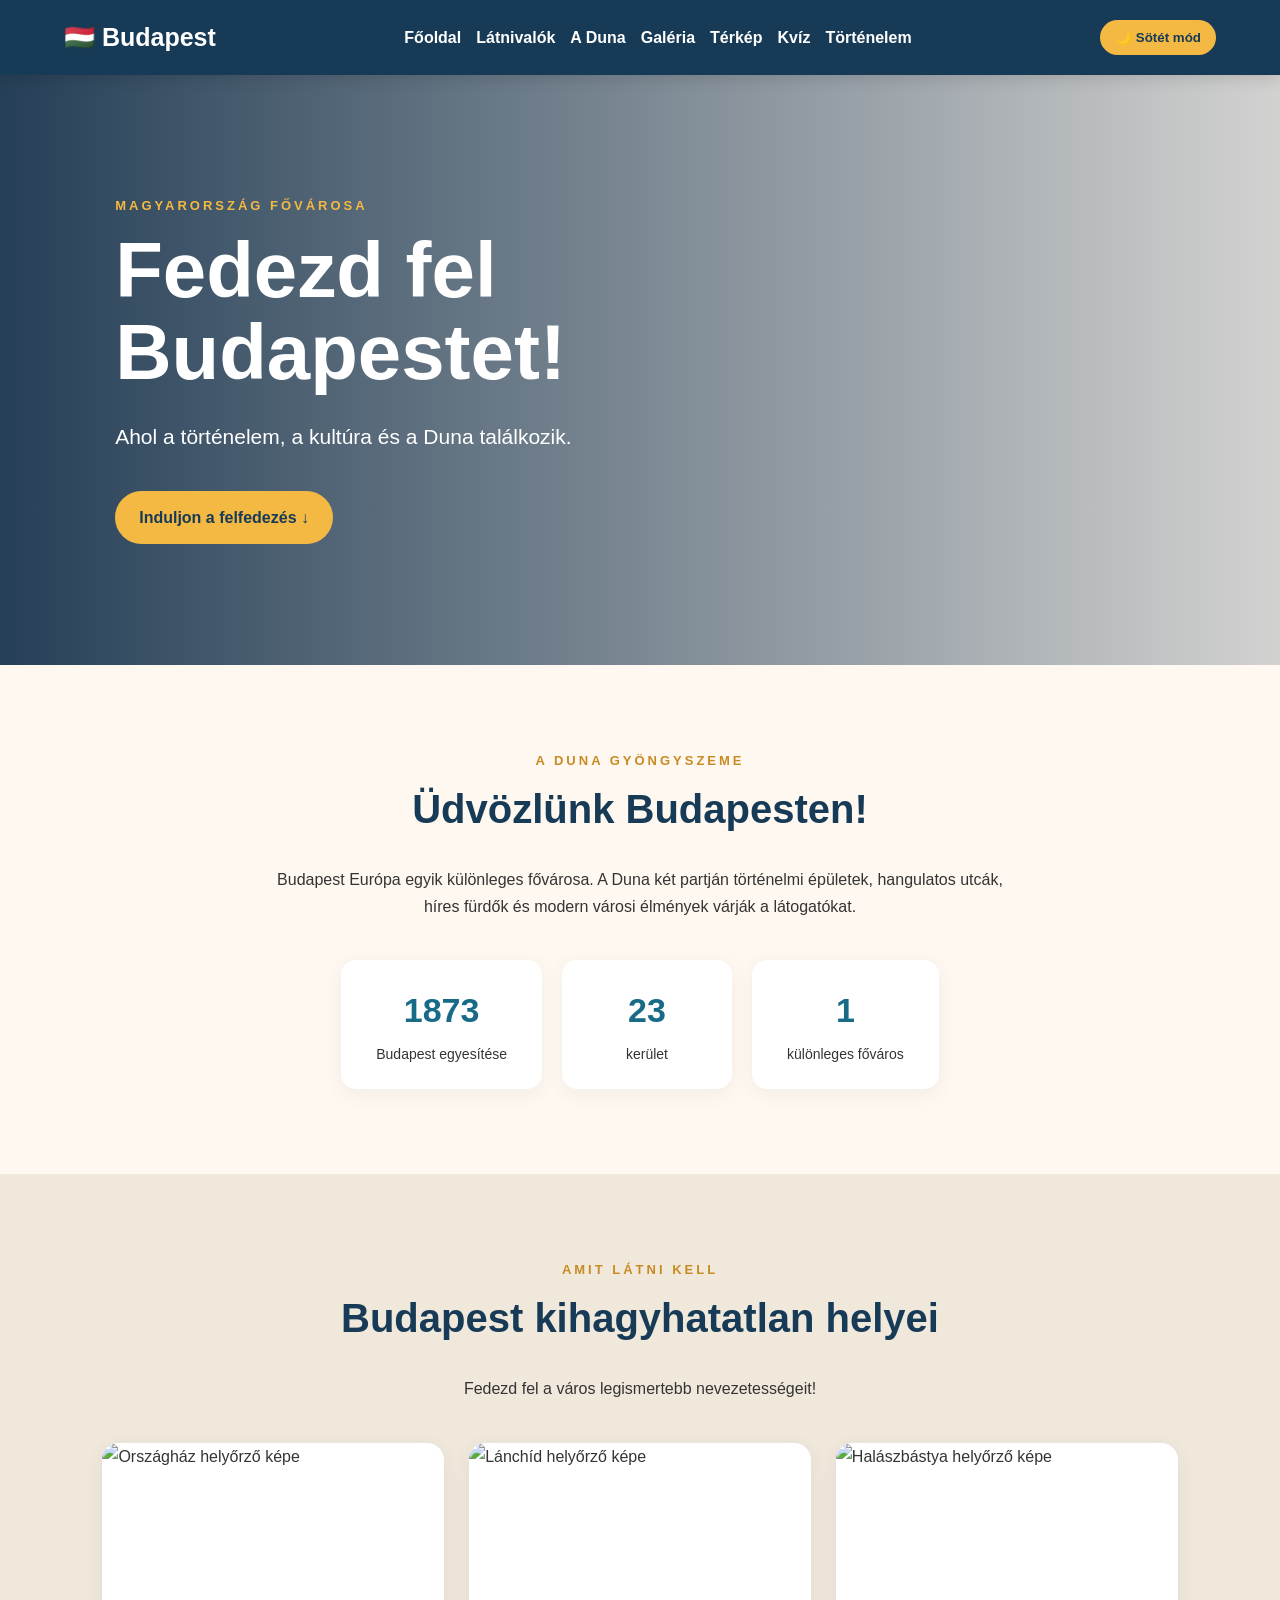
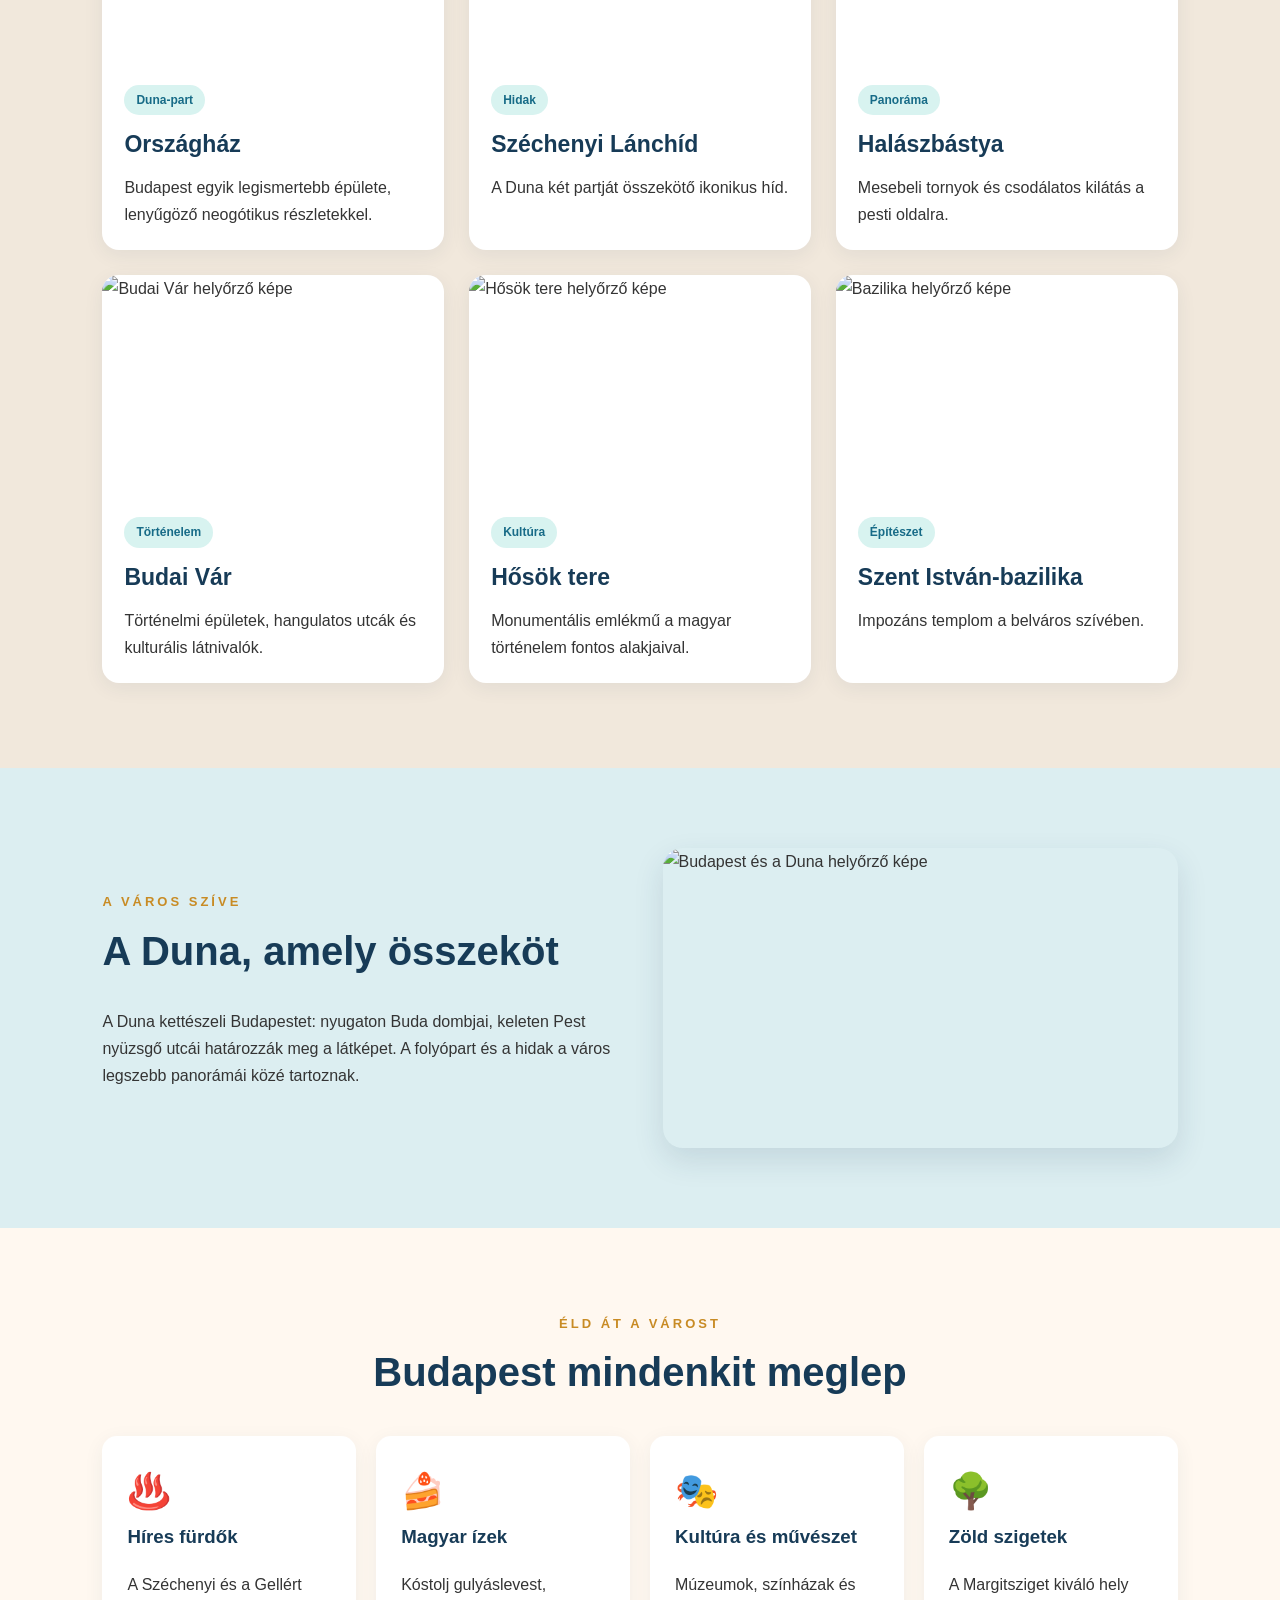
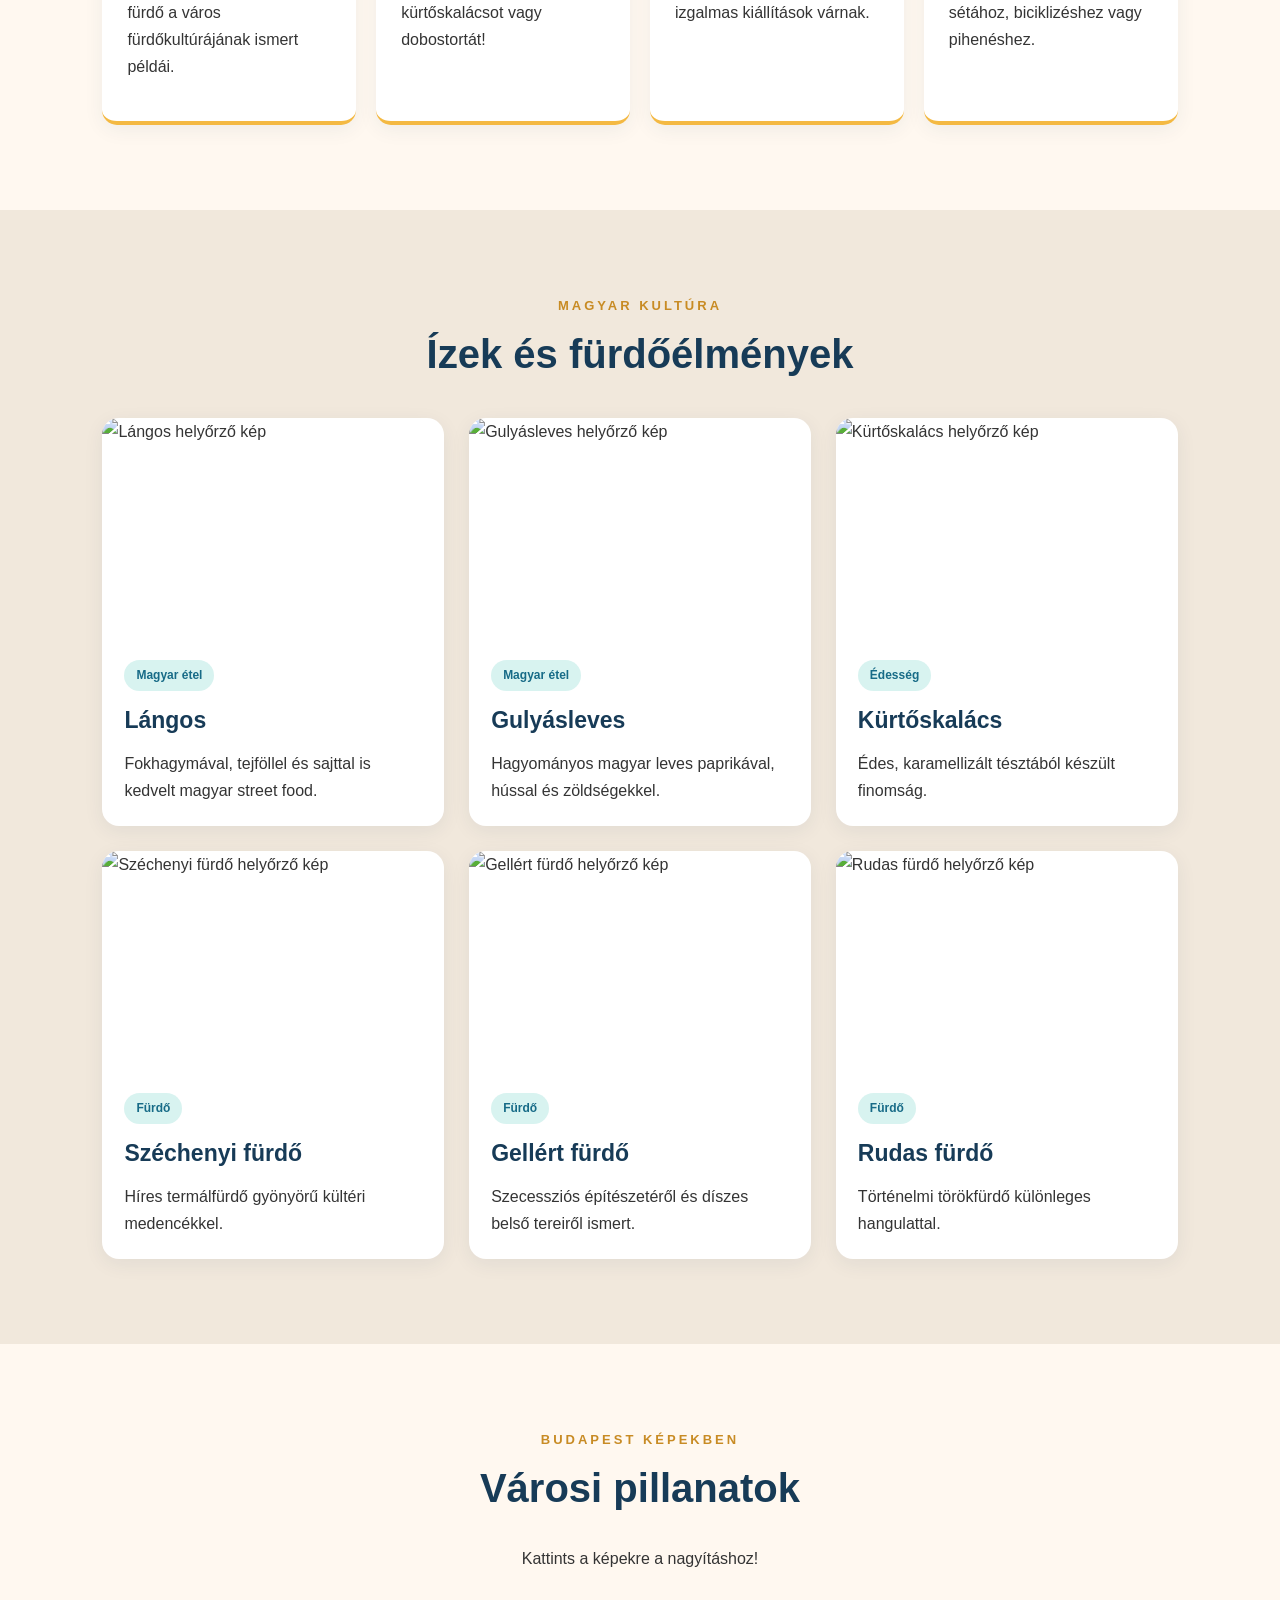
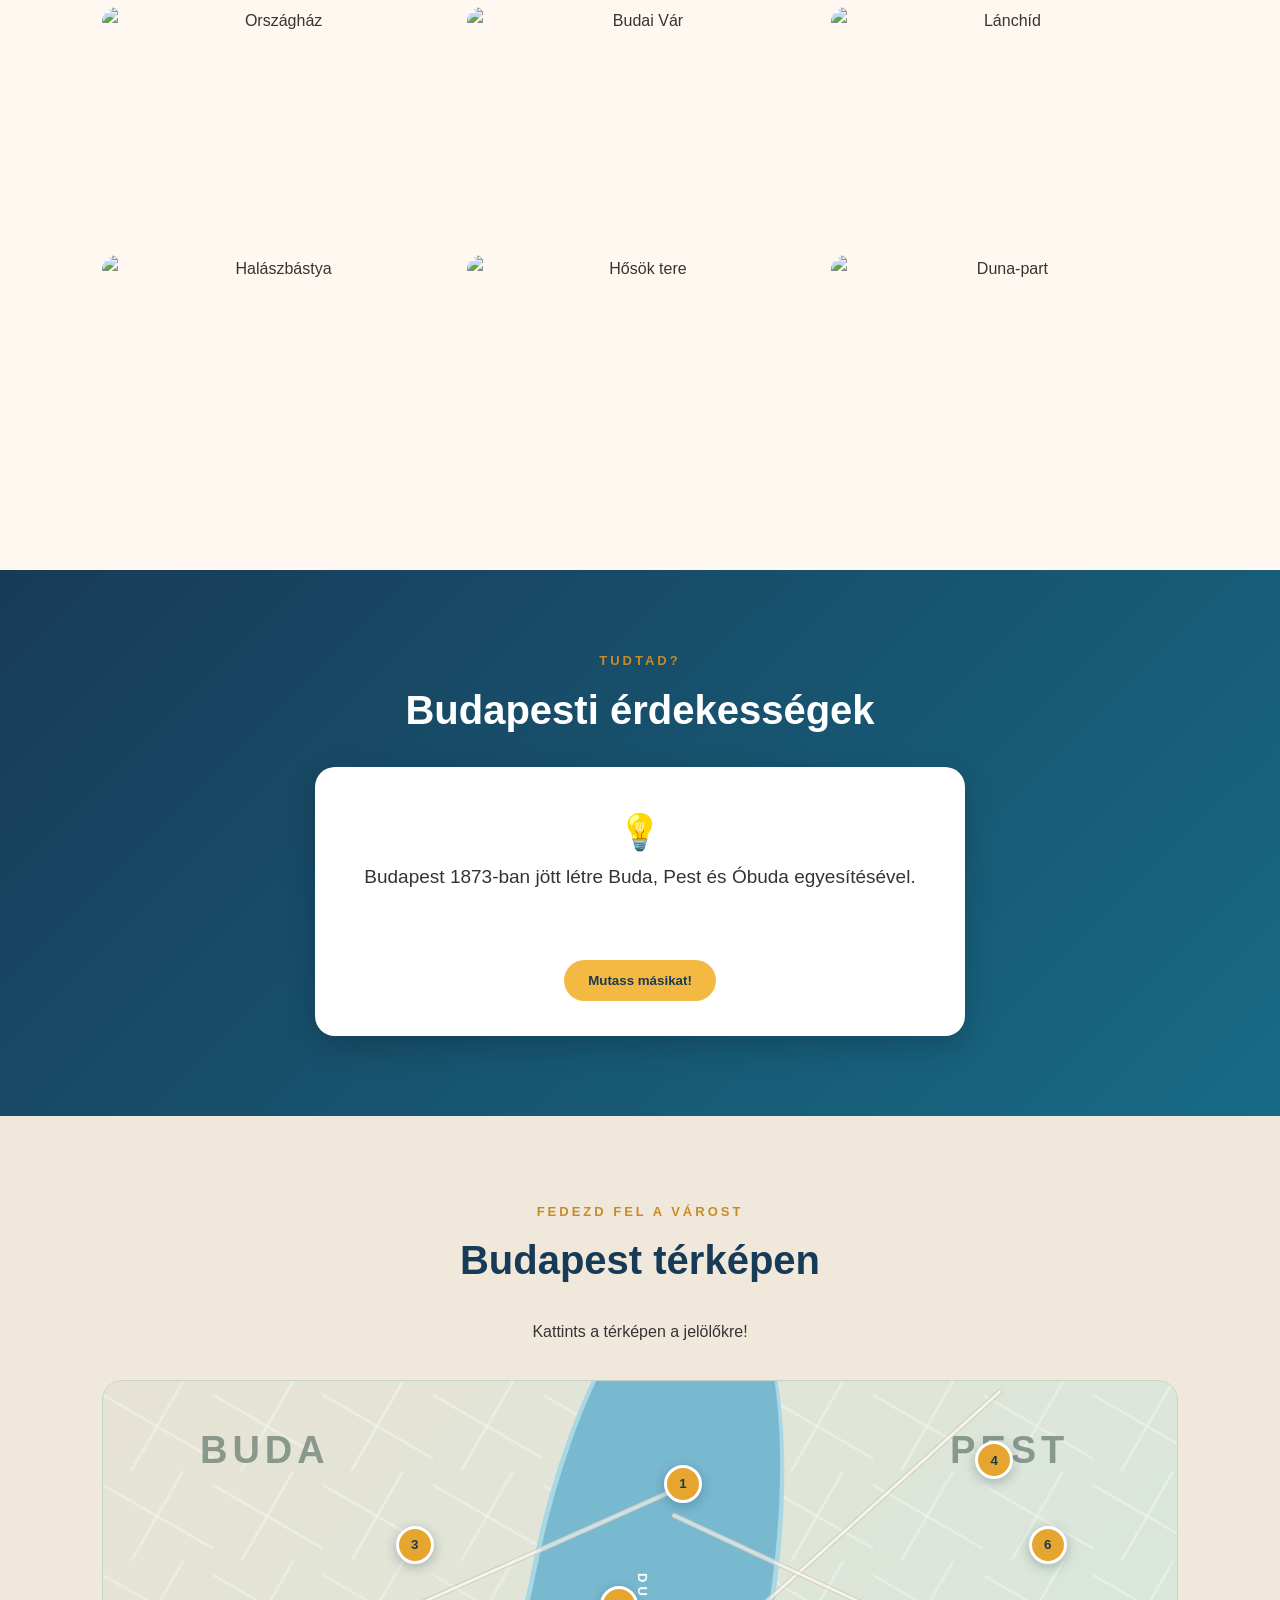
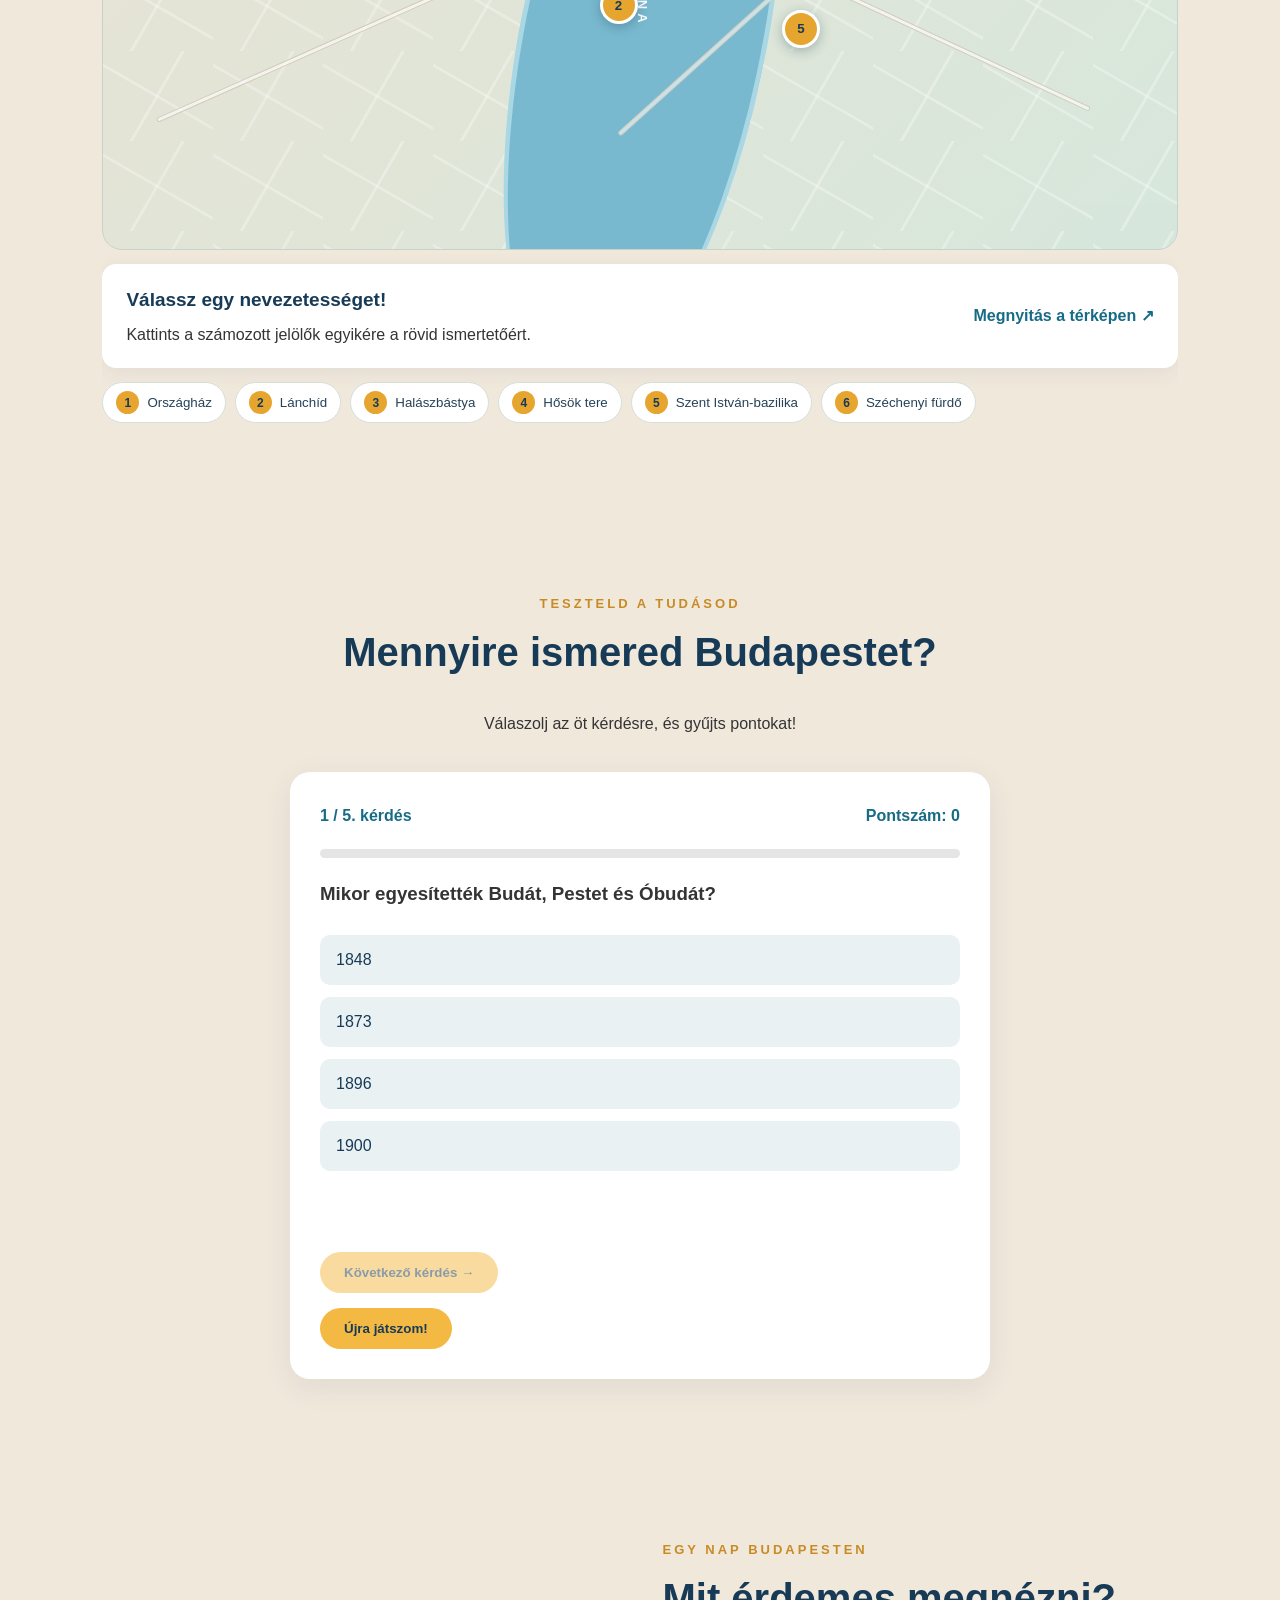
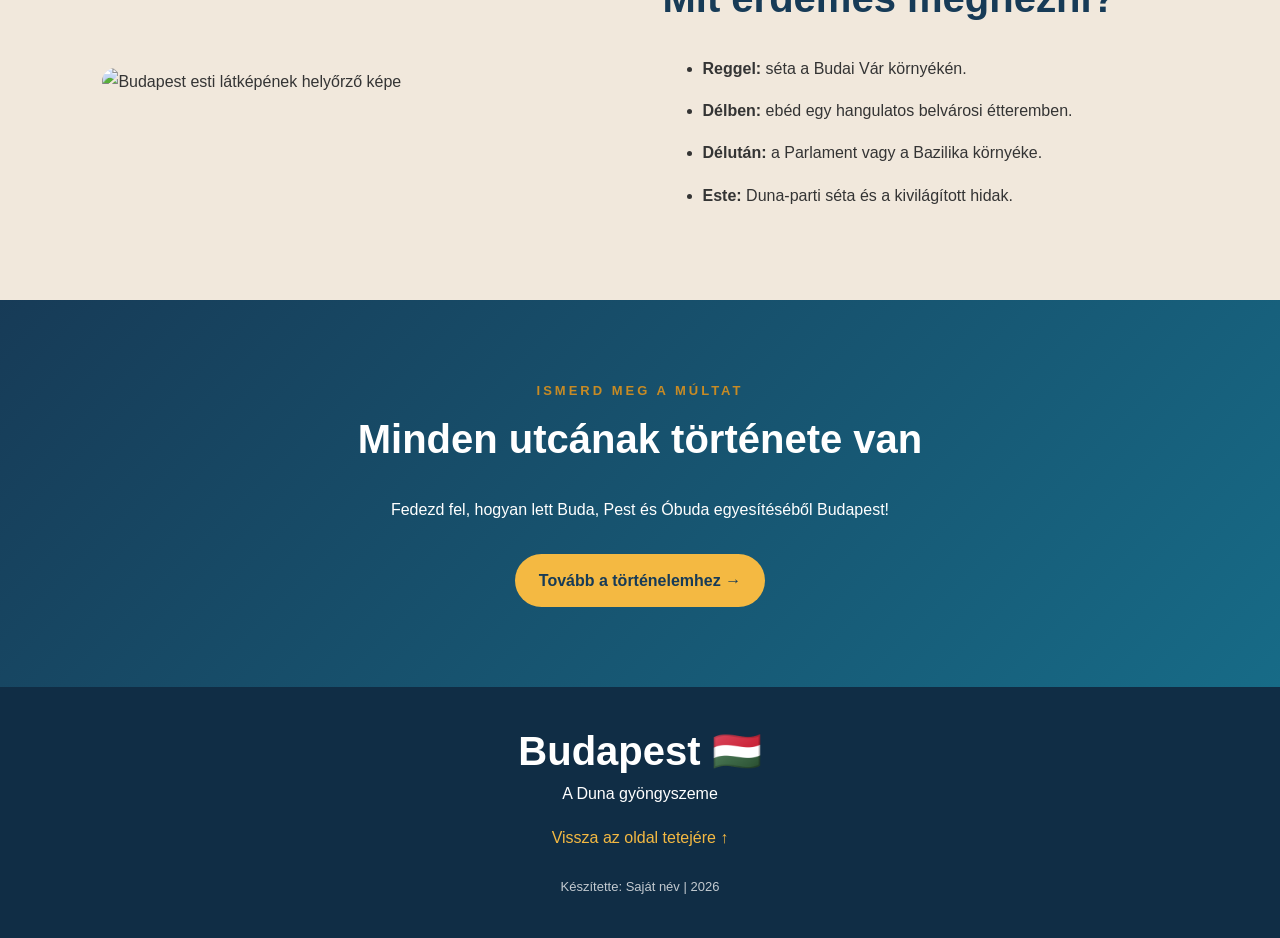
==== index.html @ da26e63d "Add files via upload" ====
<!DOCTYPE html>
<html lang="hu">
<head>
  <meta charset="UTF-8">
  <meta name="viewport" content="width=device-width, initial-scale=1.0">
  <title>Budapest – A Duna gyöngyszeme</title>
  <link rel="stylesheet" href="style.css">
  <script src="script.js" defer></script>
</head>
<body>
<header class="fejlec">
  <a class="logo" href="index.html">🇭🇺 Budapest</a>
  <nav>
    <a href="#fooldal">Főoldal</a><a href="#latnivalok">Látnivalók</a>
    <a href="#duna">A Duna</a><a href="#galeria">Galéria</a>
    <a href="#terkep">Térkép</a><a href="#kviz">Kvíz</a>
    <a href="tortenelem.html">Történelem</a>
  </nav>
  <button id="temaGomb" class="tema-gomb" type="button">🌙 Sötét mód</button>
</header>

<main>
<section class="hero" id="fooldal">
  <div class="hero-tartalom">
    <p class="felirat">MAGYARORSZÁG FŐVÁROSA</p>
    <h1>Fedezd fel<br>Budapestet!</h1>
    <p>Ahol a történelem, a kultúra és a Duna találkozik.</p>
    <a class="gomb" href="#latnivalok">Induljon a felfedezés ↓</a>
  </div>
</section>

<section class="szekcio">
  <p class="felirat">A DUNA GYÖNGYSZEME</p><h2>Üdvözlünk Budapesten!</h2>
  <p class="kozep">Budapest Európa egyik különleges fővárosa. A Duna két partján történelmi épületek, hangulatos utcák, híres fürdők és modern városi élmények várják a látogatókat.</p>
  <div class="szamok">
    <div><strong>1873</strong><span>Budapest egyesítése</span></div>
    <div><strong>23</strong><span>kerület</span></div>
    <div><strong>1</strong><span>különleges főváros</span></div>
  </div>
</section>

<section class="szekcio vilagos" id="latnivalok">
  <p class="felirat">AMIT LÁTNI KELL</p><h2>Budapest kihagyhatatlan helyei</h2>
  <p class="kozep">Fedezd fel a város legismertebb nevezetességeit!</p>
  <div class="kartya-racs">
    <article class="kartya megjelenik"><img src="https://placehold.co/600x400/244b66/ffffff?text=Orszaghaz" alt="Országház helyőrző képe"><div><span class="cimke">Duna-part</span><h3>Országház</h3><p>Budapest egyik legismertebb épülete, lenyűgöző neogótikus részletekkel.</p></div></article>
    <article class="kartya megjelenik"><img src="https://placehold.co/600x400/c18b42/ffffff?text=Lanchid" alt="Lánchíd helyőrző képe"><div><span class="cimke">Hidak</span><h3>Széchenyi Lánchíd</h3><p>A Duna két partját összekötő ikonikus híd.</p></div></article>
    <article class="kartya megjelenik"><img src="https://placehold.co/600x400/719caa/ffffff?text=Halaszbastya" alt="Halászbástya helyőrző képe"><div><span class="cimke">Panoráma</span><h3>Halászbástya</h3><p>Mesebeli tornyok és csodálatos kilátás a pesti oldalra.</p></div></article>
    <article class="kartya megjelenik"><img src="https://placehold.co/600x400/947b65/ffffff?text=Budai+Var" alt="Budai Vár helyőrző képe"><div><span class="cimke">Történelem</span><h3>Budai Vár</h3><p>Történelmi épületek, hangulatos utcák és kulturális látnivalók.</p></div></article>
    <article class="kartya megjelenik"><img src="https://placehold.co/600x400/aa765c/ffffff?text=Hosok+tere" alt="Hősök tere helyőrző képe"><div><span class="cimke">Kultúra</span><h3>Hősök tere</h3><p>Monumentális emlékmű a magyar történelem fontos alakjaival.</p></div></article>
    <article class="kartya megjelenik"><img src="https://placehold.co/600x400/7d9d8b/ffffff?text=Bazilika" alt="Bazilika helyőrző képe"><div><span class="cimke">Építészet</span><h3>Szent István-bazilika</h3><p>Impozáns templom a belváros szívében.</p></div></article>
  </div>
</section>

<section class="duna-szekcio" id="duna">
  <div class="megjelenik"><p class="felirat">A VÁROS SZÍVE</p><h2>A Duna, amely összeköt</h2><p>A Duna kettészeli Budapestet: nyugaton Buda dombjai, keleten Pest nyüzsgő utcái határozzák meg a látképet. A folyópart és a hidak a város legszebb panorámái közé tartoznak.</p></div>
  <img class="duna-kep megjelenik" src="https://placehold.co/900x600/376b87/ffffff?text=Budapest+es+a+Duna" alt="Budapest és a Duna helyőrző képe">
</section>

<section class="szekcio">
  <p class="felirat">ÉLD ÁT A VÁROST</p><h2>Budapest mindenkit meglep</h2>
  <div class="elmeny-racs">
    <article class="elmeny megjelenik"><span>♨️</span><h3>Híres fürdők</h3><p>A Széchenyi és a Gellért fürdő a város fürdőkultúrájának ismert példái.</p></article>
    <article class="elmeny megjelenik"><span>🍰</span><h3>Magyar ízek</h3><p>Kóstolj gulyáslevest, kürtőskalácsot vagy dobostortát!</p></article>
    <article class="elmeny megjelenik"><span>🎭</span><h3>Kultúra és művészet</h3><p>Múzeumok, színházak és izgalmas kiállítások várnak.</p></article>
    <article class="elmeny megjelenik"><span>🌳</span><h3>Zöld szigetek</h3><p>A Margitsziget kiváló hely sétához, biciklizéshez vagy pihenéshez.</p></article>
  </div>
</section>

<section class="szekcio vilagos">
  <p class="felirat">MAGYAR KULTÚRA</p><h2>Ízek és fürdőélmények</h2>
  <div class="kartya-racs">
    <article class="kartya megjelenik"><img src="https://placehold.co/600x400/bb7944/ffffff?text=Langos" alt="Lángos helyőrző kép"><div><span class="cimke">Magyar étel</span><h3>Lángos</h3><p>Fokhagymával, tejföllel és sajttal is kedvelt magyar street food.</p></div></article>
    <article class="kartya megjelenik"><img src="https://placehold.co/600x400/9b5c37/ffffff?text=Gulyasleves" alt="Gulyásleves helyőrző kép"><div><span class="cimke">Magyar étel</span><h3>Gulyásleves</h3><p>Hagyományos magyar leves paprikával, hússal és zöldségekkel.</p></div></article>
    <article class="kartya megjelenik"><img src="https://placehold.co/600x400/cb8c52/ffffff?text=Kurtoskalacs" alt="Kürtőskalács helyőrző kép"><div><span class="cimke">Édesség</span><h3>Kürtőskalács</h3><p>Édes, karamellizált tésztából készült finomság.</p></div></article>
    <article class="kartya megjelenik"><img src="https://placehold.co/600x400/377d9b/ffffff?text=Szechenyi+furdo" alt="Széchenyi fürdő helyőrző kép"><div><span class="cimke">Fürdő</span><h3>Széchenyi fürdő</h3><p>Híres termálfürdő gyönyörű kültéri medencékkel.</p></div></article>
    <article class="kartya megjelenik"><img src="https://placehold.co/600x400/8d9caa/ffffff?text=Gellert+furdo" alt="Gellért fürdő helyőrző kép"><div><span class="cimke">Fürdő</span><h3>Gellért fürdő</h3><p>Szecessziós építészetéről és díszes belső tereiről ismert.</p></div></article>
    <article class="kartya megjelenik"><img src="https://placehold.co/600x400/568d91/ffffff?text=Rudas+furdo" alt="Rudas fürdő helyőrző kép"><div><span class="cimke">Fürdő</span><h3>Rudas fürdő</h3><p>Történelmi törökfürdő különleges hangulattal.</p></div></article>
  </div>
</section>

<section class="szekcio" id="galeria">
  <p class="felirat">BUDAPEST KÉPEKBEN</p><h2>Városi pillanatok</h2><p class="kozep">Kattints a képekre a nagyításhoz!</p>
  <div class="galeria">
    <img src="https://placehold.co/600x400/315e78/ffffff?text=Parlament" alt="Országház" data-gallery>
    <img src="https://placehold.co/600x400/947b65/ffffff?text=Budai+Var" alt="Budai Vár" data-gallery>
    <img src="https://placehold.co/600x400/c18b42/ffffff?text=Lanchid" alt="Lánchíd" data-gallery>
    <img src="https://placehold.co/600x400/719caa/ffffff?text=Halaszbastya" alt="Halászbástya" data-gallery>
    <img src="https://placehold.co/600x400/aa765c/ffffff?text=Hosok+tere" alt="Hősök tere" data-gallery>
    <img src="https://placehold.co/600x400/376b87/ffffff?text=Duna" alt="Duna-part" data-gallery>
  </div>
</section>

<div id="kepNagyito" class="kep-nagyito" aria-hidden="true">
  <button class="bezar" type="button" aria-label="Bezárás">&times;</button><img id="nagyKep" src="" alt=""><p id="kepFelirat"></p>
</div>

<section class="erdekesseg-szekcio">
  <p class="felirat">TUDTAD?</p><h2>Budapesti érdekességek</h2>
  <div class="erdekesseg-doboz"><span>💡</span><p id="erdekessegSzoveg">Budapest 1873-ban jött létre Buda, Pest és Óbuda egyesítésével.</p><button class="gomb" id="erdekessegGomb" type="button">Mutass másikat!</button></div>
</section>

<section class="szekcio vilagos" id="terkep">
  <p class="felirat">FEDEZD FEL A VÁROST</p><h2>Budapest térképen</h2><p class="kozep">Kattints a térképen a jelölőkre!</p>
  <div id="budapestTerkepe"></div>
</section>

<section class="szekcio vilagos" id="kviz">
  <p class="felirat">TESZTELD A TUDÁSOD</p><h2>Mennyire ismered Budapestet?</h2><p class="kozep">Válaszolj az öt kérdésre, és gyűjts pontokat!</p>
  <div class="kviz-doboz">
    <div class="kviz-fejlec"><span id="kerdesSzam">1 / 5. kérdés</span><span id="pontszam">Pontszám: 0</span></div>
    <div class="haladas"><div id="haladasCsik"></div></div>
    <h3 id="kerdes"></h3><div id="valaszok"></div><p id="visszajelzes" aria-live="polite"></p>
    <button id="kovetkezoGomb" class="gomb" type="button">Következő kérdés →</button>
    <div id="kvizEredmeny"></div><button id="ujrakezdesGomb" class="gomb" type="button" hidden>Újra játszom!</button>
  </div>
</section>

<section class="program-szekcio">
  <img src="https://placehold.co/700x500/9a745d/ffffff?text=Budapest+esti+fenyek" alt="Budapest esti látképének helyőrző képe" class="program-kep megjelenik">
  <div class="megjelenik"><p class="felirat">EGY NAP BUDAPESTEN</p><h2>Mit érdemes megnézni?</h2>
    <ul><li><b>Reggel:</b> séta a Budai Vár környékén.</li><li><b>Délben:</b> ebéd egy hangulatos belvárosi étteremben.</li><li><b>Délután:</b> a Parlament vagy a Bazilika környéke.</li><li><b>Este:</b> Duna-parti séta és a kivilágított hidak.</li></ul>
  </div>
</section>
<section class="tortenelmi-banner"><p class="felirat">ISMERD MEG A MÚLTAT</p><h2>Minden utcának története van</h2><p>Fedezd fel, hogyan lett Buda, Pest és Óbuda egyesítéséből Budapest!</p><a class="gomb" href="tortenelem.html">Tovább a történelemhez →</a></section>
</main>
<footer><h2>Budapest 🇭🇺</h2><p>A Duna gyöngyszeme</p><a href="#fooldal">Vissza az oldal tetejére ↑</a><p class="apro">Készítette: Saját név | 2026</p></footer>
</body>
</html>
---- style.css ----
*{box-sizing:border-box;scroll-behavior:smooth}
:root{--kek:#173b57;--turkiz:#176b87;--arany:#f4b942;--szoveg:#343434}
body{margin:0;font-family:Arial,sans-serif;background:#fff8f0;color:var(--szoveg);line-height:1.7;transition:background .3s,color .3s}
img{max-width:100%;display:block}h1,h2,h3,p{margin-top:0}h2{color:var(--kek);font-size:clamp(28px,4vw,40px);line-height:1.2}
.fejlec{background:var(--kek);color:white;display:flex;align-items:center;justify-content:space-between;gap:20px;padding:16px 5%;position:sticky;top:0;z-index:100;box-shadow:0 3px 15px #0002}
.logo{color:white;font-size:25px;font-weight:bold;text-decoration:none;white-space:nowrap}
nav{display:flex;flex-wrap:wrap;gap:15px;justify-content:center}nav a{color:white;text-decoration:none;font-weight:bold}nav a:hover{color:var(--arany)}
.tema-gomb{background:var(--arany);color:var(--kek);border:0;border-radius:25px;padding:10px 15px;font-weight:bold;cursor:pointer;white-space:nowrap}
.hero{min-height:590px;display:flex;align-items:center;padding:70px 9%;color:white;background:linear-gradient(90deg,#102d48e8,#102d4830),url('https://placehold.co/1800x900/315e78/ffffff?text=Budapest+panorama') center/cover}
.hero-tartalom{max-width:650px}.hero h1{font-size:clamp(48px,7vw,78px);line-height:1.05;margin-bottom:25px}.hero-tartalom>p:not(.felirat){font-size:21px}
.felirat{color:#c88b24;font-weight:bold;letter-spacing:3px;font-size:13px}.hero .felirat{color:var(--arany)}
.gomb{display:inline-block;margin-top:15px;padding:13px 24px;border:0;border-radius:30px;background:var(--arany);color:var(--kek);text-decoration:none;font-weight:bold;cursor:pointer;transition:transform .25s,background .25s}.gomb:hover{background:#fff;transform:translateY(-3px)}.gomb:disabled{opacity:.5;cursor:not-allowed;transform:none}
.szekcio{padding:85px 8%;text-align:center}.kozep{max-width:760px;margin:20px auto}.vilagos{background:#f1e8dc}
.szamok{display:flex;justify-content:center;gap:20px;flex-wrap:wrap;margin-top:40px}.szamok>div{background:white;padding:22px 35px;border-radius:15px;box-shadow:0 5px 20px #173b5710;min-width:170px}.szamok strong{display:block;color:var(--turkiz);font-size:34px}.szamok span{font-size:14px}
.kartya-racs{display:grid;grid-template-columns:repeat(3,minmax(0,1fr));gap:25px;margin-top:40px;text-align:left}.kartya{background:white;border-radius:17px;overflow:hidden;box-shadow:0 5px 20px #173b5712;transition:transform .35s,box-shadow .35s}.kartya:hover{transform:translateY(-8px);box-shadow:0 15px 30px #173b5725}.kartya img{width:100%;height:220px;object-fit:cover;transition:transform .5s}.kartya:hover img{transform:scale(1.04)}.kartya>div{padding:22px}.kartya h3{color:var(--kek);font-size:23px;margin:10px 0}.kartya p{margin-bottom:0}.cimke{display:inline-block;background:#d8f3f0;color:var(--turkiz);border-radius:20px;padding:5px 12px;font-size:12px;font-weight:bold}
.duna-szekcio{background:#dceef1;display:grid;grid-template-columns:1fr 1fr;gap:45px;align-items:center;padding:80px 8%}.duna-kep{width:100%;min-height:300px;object-fit:cover;border-radius:20px;box-shadow:0 12px 30px #173b5720}
.elmeny-racs{display:grid;grid-template-columns:repeat(4,minmax(0,1fr));gap:20px;margin-top:40px;text-align:left}.elmeny{padding:25px;background:white;border-radius:15px;border-bottom:4px solid var(--arany);box-shadow:0 5px 20px #173b5710;transition:transform .3s}.elmeny:hover{transform:translateY(-6px)}.elmeny span{font-size:35px}.elmeny h3{color:var(--kek)}
.galeria{display:grid;grid-template-columns:repeat(3,1fr);gap:18px;margin-top:35px}.galeria img{width:100%;height:230px;object-fit:cover;border-radius:15px;cursor:pointer;transition:transform .3s,filter .3s}.galeria img:hover{transform:scale(1.04);filter:brightness(.8)}
.kep-nagyito{display:none;position:fixed;inset:0;background:#000e;z-index:2000;justify-content:center;align-items:center;flex-direction:column;padding:30px}.kep-nagyito.aktiv{display:flex}.kep-nagyito img{max-width:90%;max-height:80vh;border-radius:15px;object-fit:contain}.kep-nagyito p{color:white;margin-top:15px}.bezar{color:white;background:transparent;border:0;font-size:45px;position:absolute;right:30px;top:10px;cursor:pointer}
.erdekesseg-szekcio{ text-align:center;padding:80px 20px;background:linear-gradient(135deg,#173b57,#176b87);color:white}.erdekesseg-szekcio h2{color:white}.erdekesseg-doboz{background:white;color:#343434;max-width:650px;margin:30px auto 0;padding:35px;border-radius:20px;box-shadow:0 10px 30px #0003}.erdekesseg-doboz>span{font-size:35px}.erdekesseg-doboz p{font-size:19px;min-height:65px}
#budapestTerkepe{height:470px;width:100%;border-radius:18px;overflow:hidden;margin-top:35px;z-index:1}
.kviz-doboz{background:white;color:#343434;max-width:700px;margin:35px auto 0;padding:30px;border-radius:20px;box-shadow:0 8px 30px #173b5715;text-align:left}.kviz-fejlec{display:flex;justify-content:space-between;gap:10px;font-weight:bold;color:var(--turkiz)}.haladas{height:9px;background:#e5e5e5;border-radius:20px;margin:20px 0;overflow:hidden}#haladasCsik{height:100%;width:0;background:var(--arany);transition:width .4s}#valaszok{display:grid;gap:12px;margin:25px 0}.valasz-gomb{background:#eaf1f3;color:#173b57;padding:14px;border:2px solid transparent;border-radius:10px;cursor:pointer;text-align:left;font-size:16px}.valasz-gomb:hover:not(:disabled){border-color:var(--turkiz)}.valasz-gomb:disabled{cursor:default}.valasz-gomb.helyes{background:#d5f1dc;border-color:#26934c}.valasz-gomb.hibas{background:#f8dada;border-color:#d94b4b}#visszajelzes{font-weight:bold;min-height:25px}
.program-szekcio{background:#f1e8dc;padding:75px 8%;display:grid;grid-template-columns:1fr 1fr;gap:45px;align-items:center}.program-kep{width:100%;border-radius:20px}.program-szekcio li{margin:15px 0}
.tortenelmi-banner{padding:80px 20px;text-align:center;background:linear-gradient(135deg,var(--kek),var(--turkiz));color:white}.tortenelmi-banner h2{color:white}
footer{background:#102d45;color:white;text-align:center;padding:40px 20px}footer h2{color:white;margin-bottom:5px}footer a{color:var(--arany);text-decoration:none}.apro{margin:25px 0 0;font-size:13px;opacity:.75}
.megjelenik{opacity:0;transform:translateY(35px);transition:opacity .8s ease,transform .8s ease}.megjelenik.latszik{opacity:1;transform:translateY(0)}
/* Történelem aloldal */.tortenelmi-hero{padding:90px 20px;text-align:center;color:white;background:linear-gradient(#173b57aa,#173b57aa),url('https://placehold.co/1600x650/8b7865/ffffff?text=Regi+Budapest') center/cover}.tortenelmi-hero h1{font-size:clamp(38px,6vw,65px);margin-bottom:10px}.idovonal{max-width:900px;margin:auto;padding:50px 25px}.esemeny{background:white;border-left:5px solid var(--arany);border-radius:12px;padding:25px;margin:25px 0;box-shadow:0 5px 20px #173b5710}.evszam{color:#c88b24;font-weight:bold;font-size:23px}.vissza{display:inline-block;margin-top:20px;color:var(--arany);font-weight:bold}
body.sotet{background:#172b3b;color:#eee}body.sotet .szekcio,body.sotet .vilagos{background:#172b3b}body.sotet .kartya,body.sotet .szamok>div,body.sotet .elmeny,body.sotet .esemeny,body.sotet .kviz-doboz{background:#254258;color:white}body.sotet h2,body.sotet .kartya h3,body.sotet .elmeny h3{color:#f4c76b}body.sotet .program-szekcio,body.sotet .duna-szekcio{background:#20394c}body.sotet .erdekesseg-doboz{background:#254258;color:white}
@media(max-width:900px){.fejlec{flex-direction:column}.kartya-racs{grid-template-columns:repeat(2,minmax(0,1fr))}.elmeny-racs{grid-template-columns:repeat(2,minmax(0,1fr))}.duna-szekcio,.program-szekcio{grid-template-columns:1fr}}
@media(max-width:600px){.hero{min-height:470px;padding:50px 7%}.szekcio{padding:55px 6%}.kartya-racs,.elmeny-racs{grid-template-columns:1fr}.galeria{grid-template-columns:repeat(2,1fr)}.galeria img{height:160px}.fejlec{padding:15px}nav{gap:10px 15px}nav a{font-size:14px}.duna-szekcio,.program-szekcio{padding:50px 6%}.kviz-doboz{padding:20px}#budapestTerkepe{height:350px}}
@media(max-width:420px){.galeria{grid-template-columns:1fr}}
@media(prefers-reduced-motion:reduce){*,*::before,*::after{scroll-behavior:auto!important;transition-duration:.01ms!important}.megjelenik{opacity:1;transform:none}}

/* Külső térképcsempék nélküli, kattintható Budapest-áttekintő */
#budapestTerkepe{height:auto;min-height:0;width:100%;margin:35px auto 0;z-index:1;text-align:left}
.terkep-rajz{height:470px;position:relative;overflow:hidden;border-radius:20px;background:linear-gradient(135deg,#e7e3d4,#d7e7dc);border:1px solid #c5d4c8;isolation:isolate}
.terkep-rajz:before{content:"";position:absolute;inset:0;background-image:linear-gradient(30deg,transparent 48%,#ffffff65 49%,#ffffff65 50%,transparent 51%),linear-gradient(120deg,transparent 48%,#ffffff65 49%,#ffffff65 50%,transparent 51%);background-size:110px 90px;opacity:.8}
.terkep-duna{position:absolute;z-index:1;left:39%;top:-25%;width:23%;height:155%;background:#79b9cf;transform:rotate(12deg);border-left:5px solid #a9d7e4;border-right:5px solid #a9d7e4;border-radius:45% 55% 48% 52%}
.terkep-duna span{position:absolute;top:45%;left:35%;color:#fff;font-size:13px;font-weight:bold;letter-spacing:4px;transform:rotate(78deg)}
.terkep-felirat{position:absolute;z-index:2;top:8%;font-weight:bold;letter-spacing:5px;color:#72877b;font-size:clamp(22px,4vw,38px);opacity:.8}.buda-felirat{left:9%}.pest-felirat{right:10%}
.terkep-ut{position:absolute;z-index:2;height:5px;background:#fff9;border:1px solid #d4cbbb;border-radius:10px;transform-origin:left center}.ut-egy{width:55%;left:5%;top:72%;transform:rotate(-24deg)}.ut-ketto{width:48%;left:48%;top:75%;transform:rotate(-42deg)}.ut-harom{width:43%;left:53%;top:28%;transform:rotate(25deg)}
.terkep-jelolo{position:absolute;z-index:3;transform:translate(-50%,-50%);width:38px;height:38px;border:3px solid white;border-radius:50%;background:#e6a52e;color:#173b57;font-weight:bold;box-shadow:0 3px 12px #173b5750;cursor:pointer;transition:transform .2s,background .2s}.terkep-jelolo:hover,.terkep-jelolo.kivalasztva{background:#173b57;color:white;transform:translate(-50%,-50%) scale(1.2)}
.terkep-reszlet{display:flex;align-items:center;justify-content:space-between;gap:20px;padding:20px 24px;margin-top:14px;border-radius:14px;background:#fff;box-shadow:0 5px 20px #173b5710}.terkep-reszlet strong{color:var(--kek);font-size:19px}.terkep-reszlet p{margin:5px 0 0}.terkep-reszlet a{color:var(--turkiz);font-weight:bold;text-decoration:none;white-space:nowrap}.terkep-jelmagy{display:flex;flex-wrap:wrap;gap:9px;margin-top:14px}.terkep-listaelem{display:flex;align-items:center;gap:8px;border:1px solid #d5ded9;background:#fff;color:#254258;border-radius:25px;padding:8px 13px;cursor:pointer}.terkep-listaelem span{display:grid;place-items:center;width:23px;height:23px;border-radius:50%;background:#e6a52e;color:#173b57;font-size:12px;font-weight:bold}
body.sotet .terkep-reszlet,body.sotet .terkep-listaelem{background:#254258;color:#fff;border-color:#496579}body.sotet .terkep-reszlet strong{color:#f4c76b}
@media(max-width:600px){.terkep-rajz{height:350px}.terkep-reszlet{align-items:flex-start;flex-direction:column}.terkep-reszlet a{white-space:normal}}
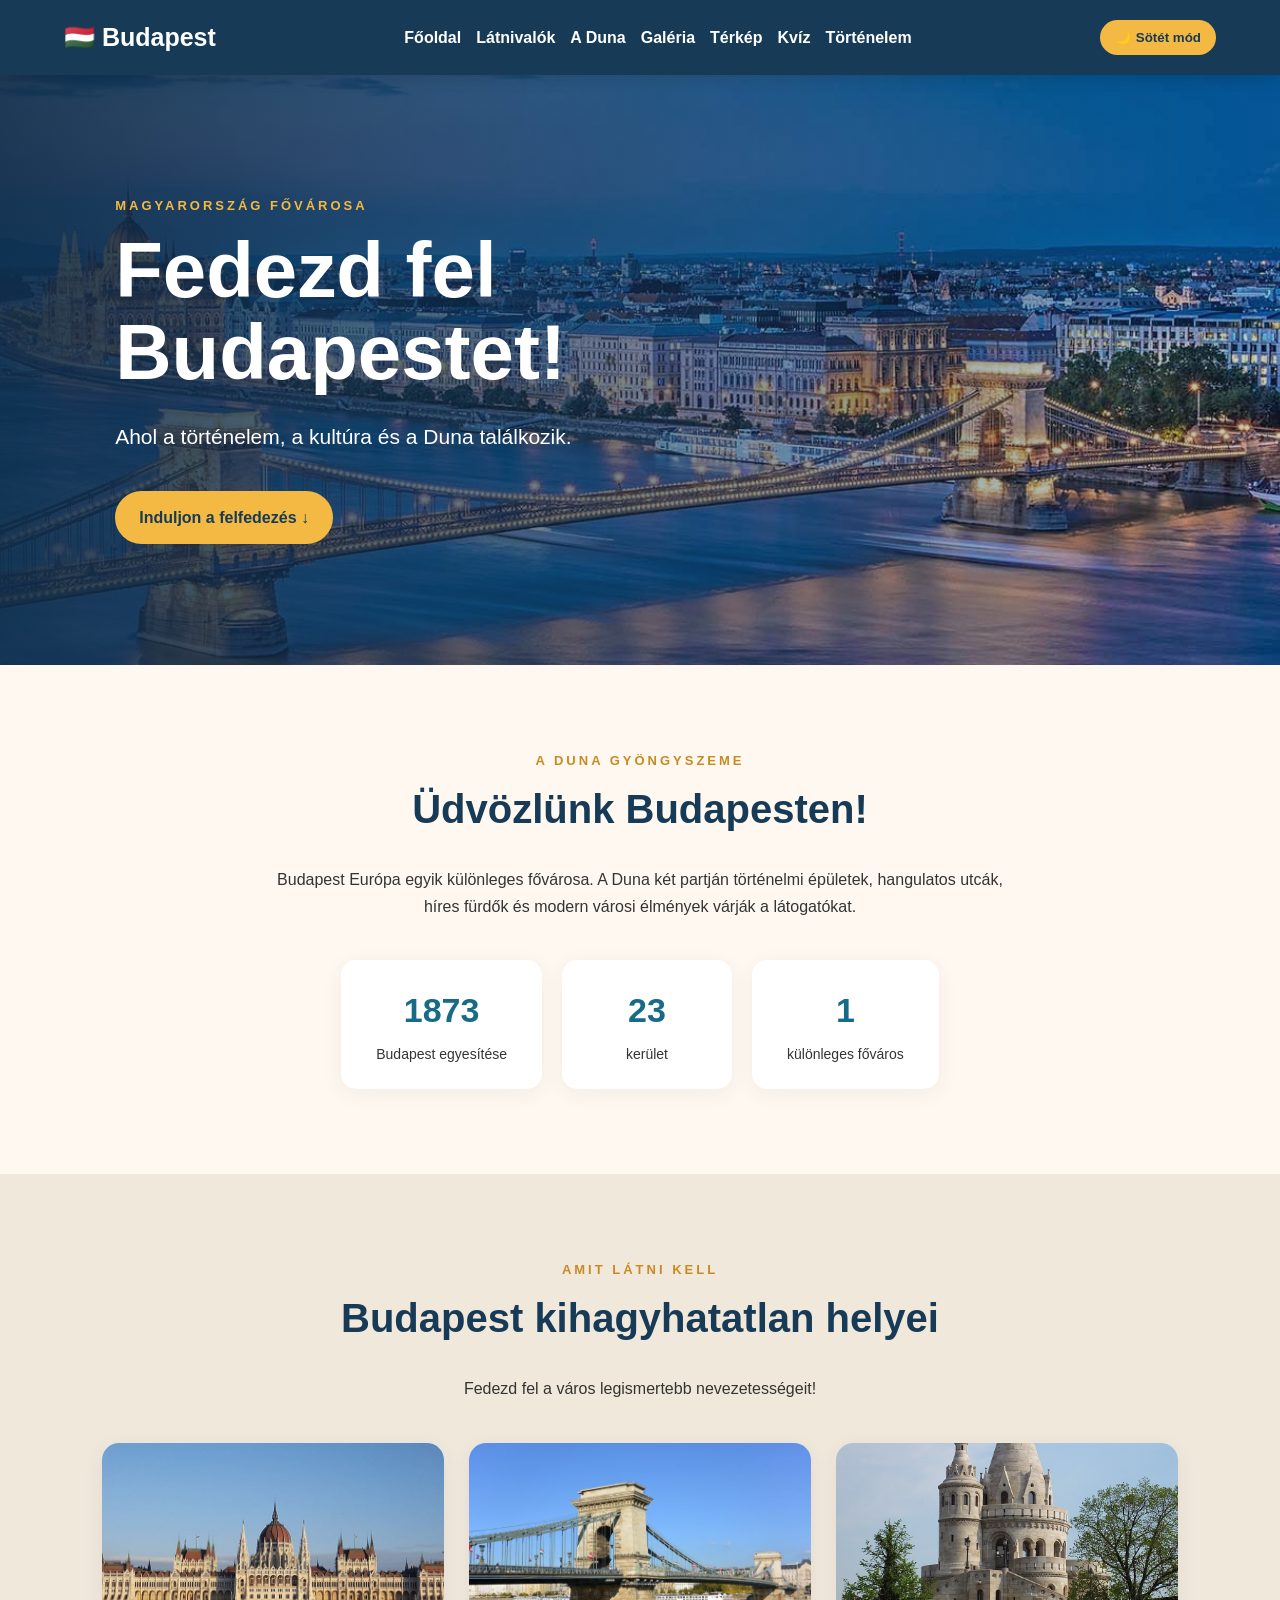
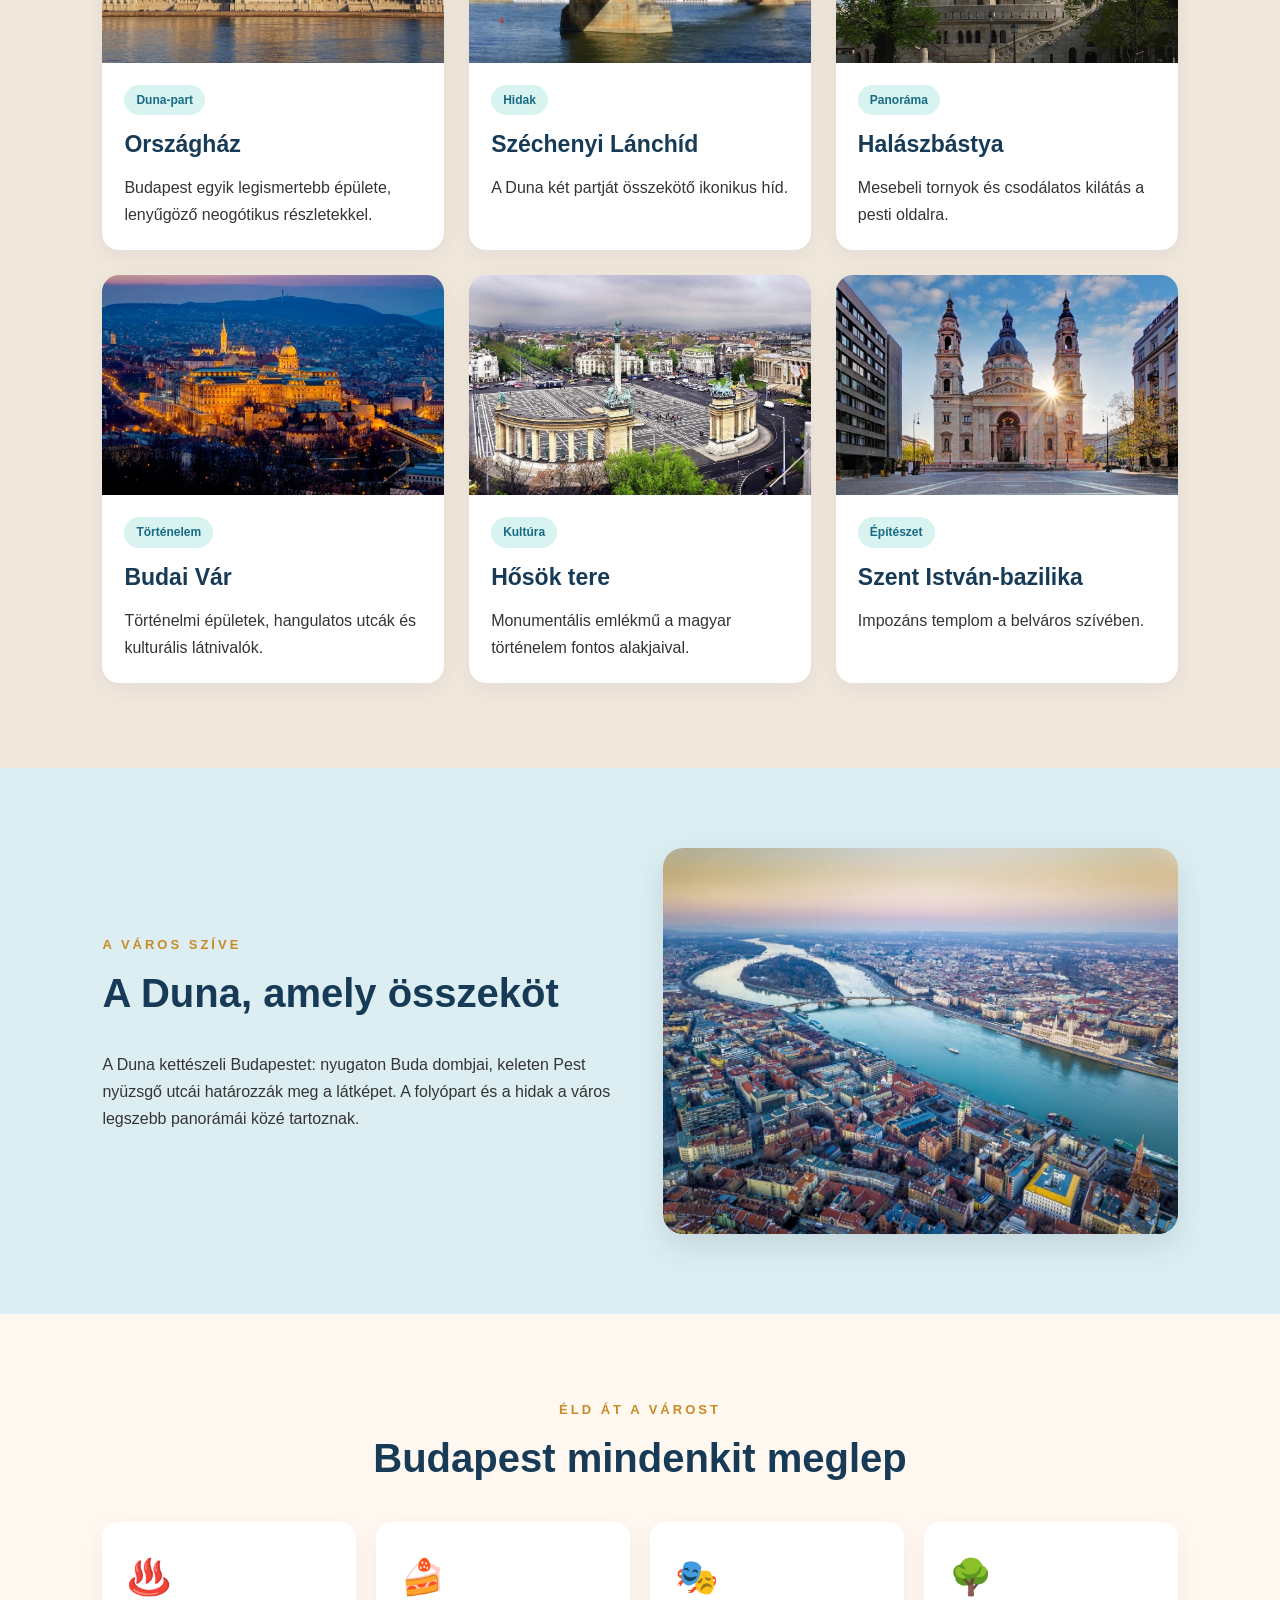
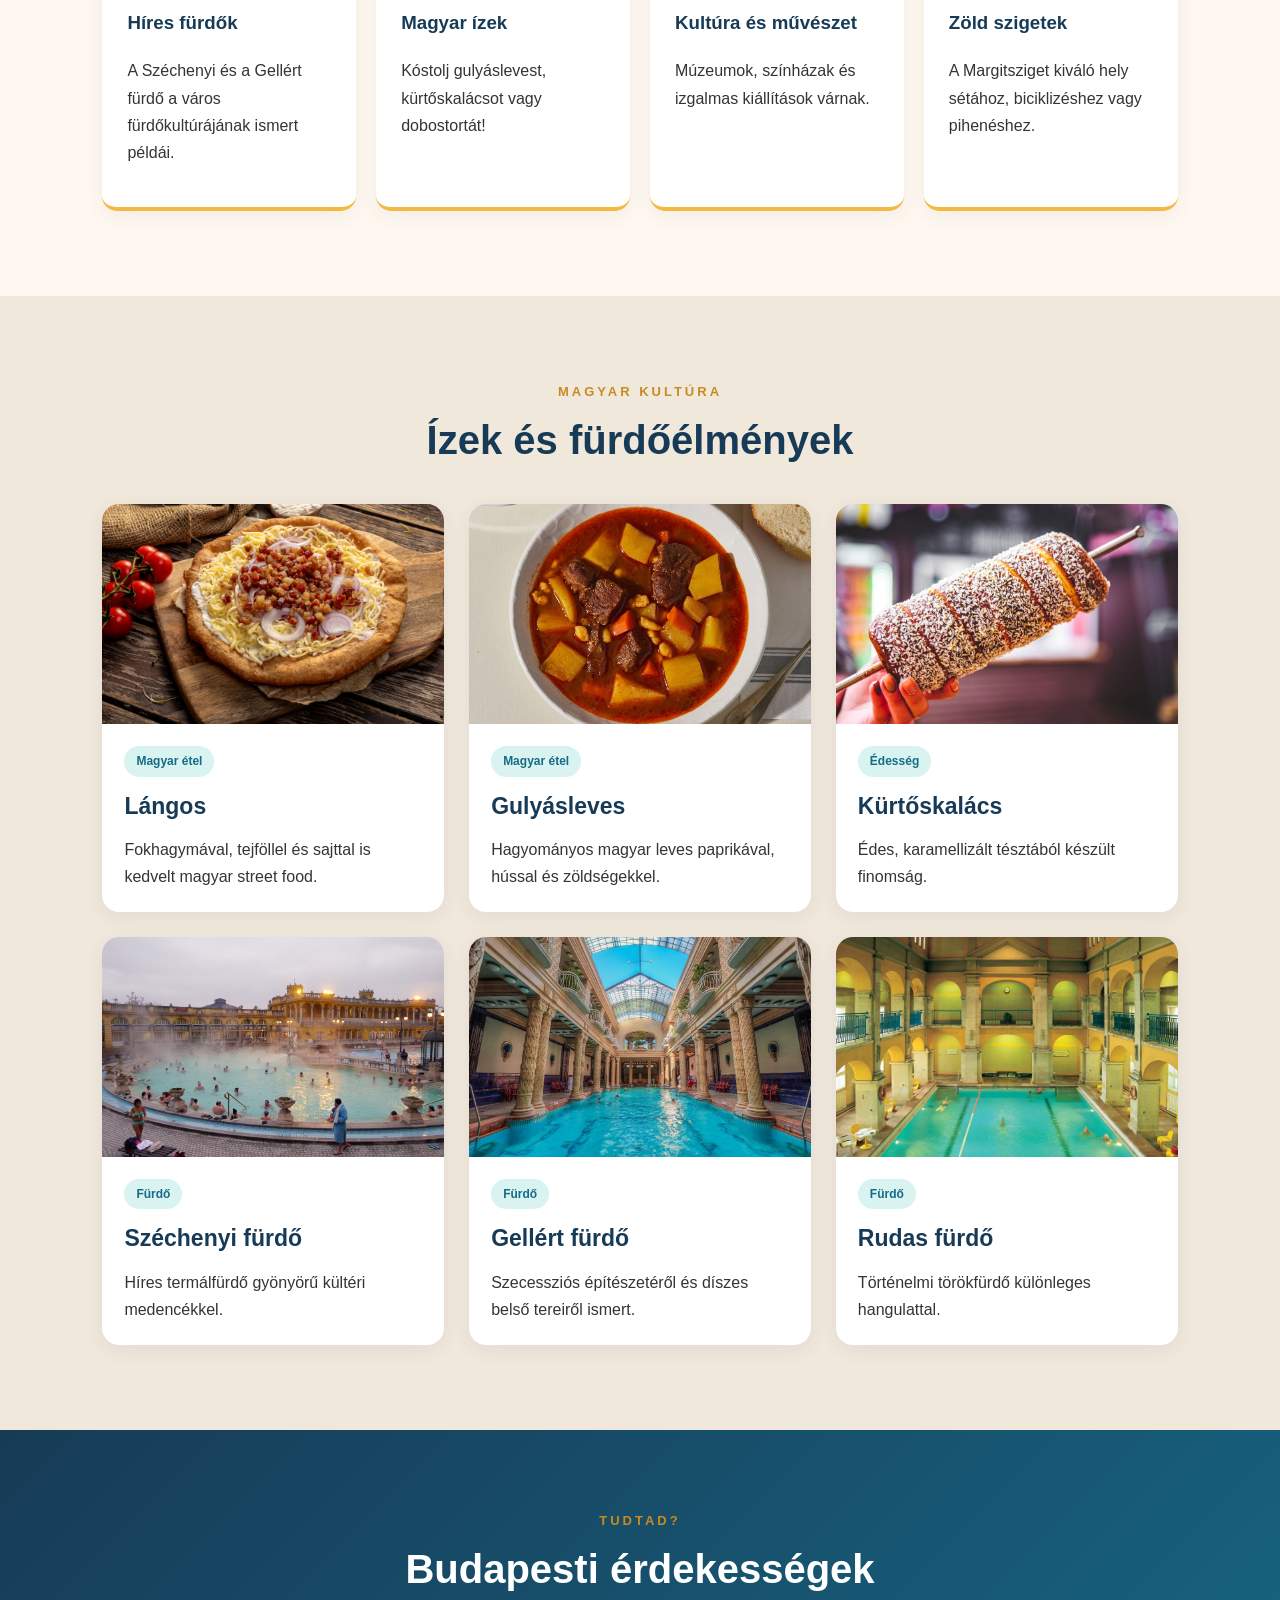
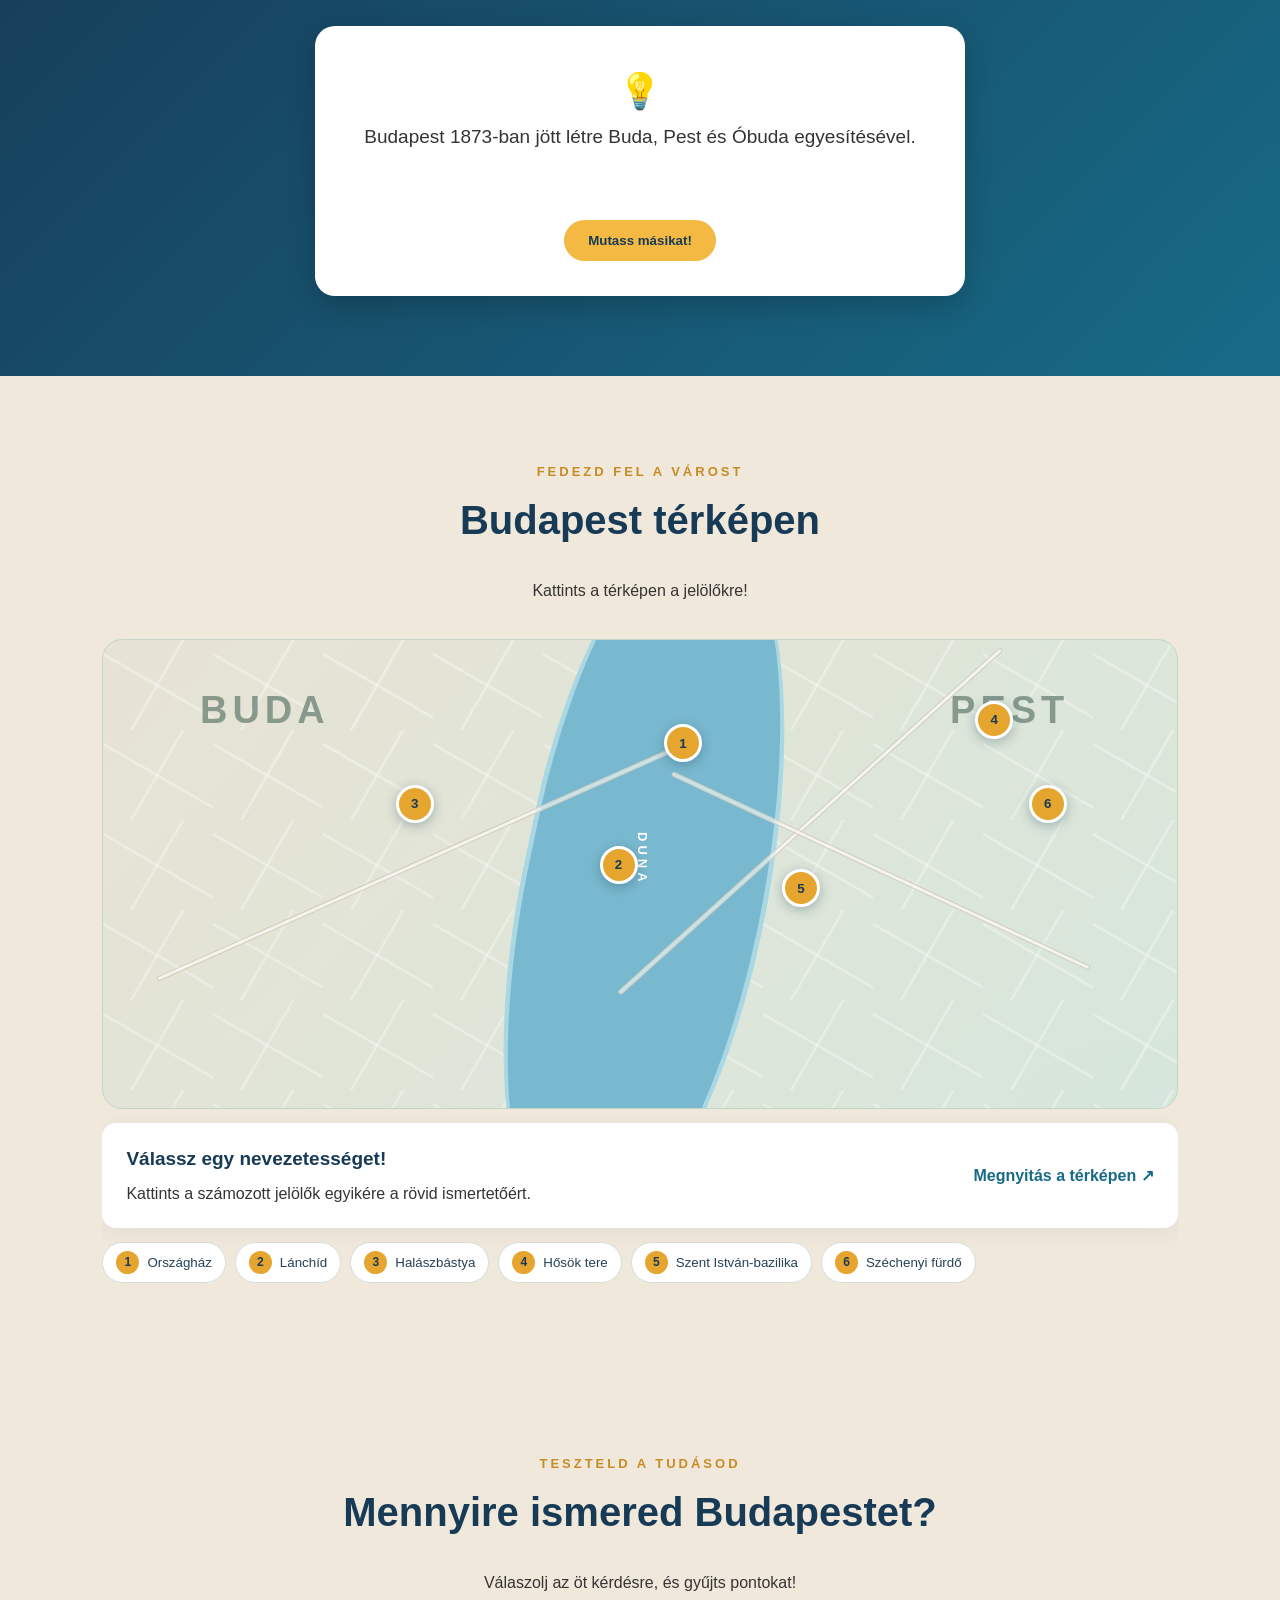
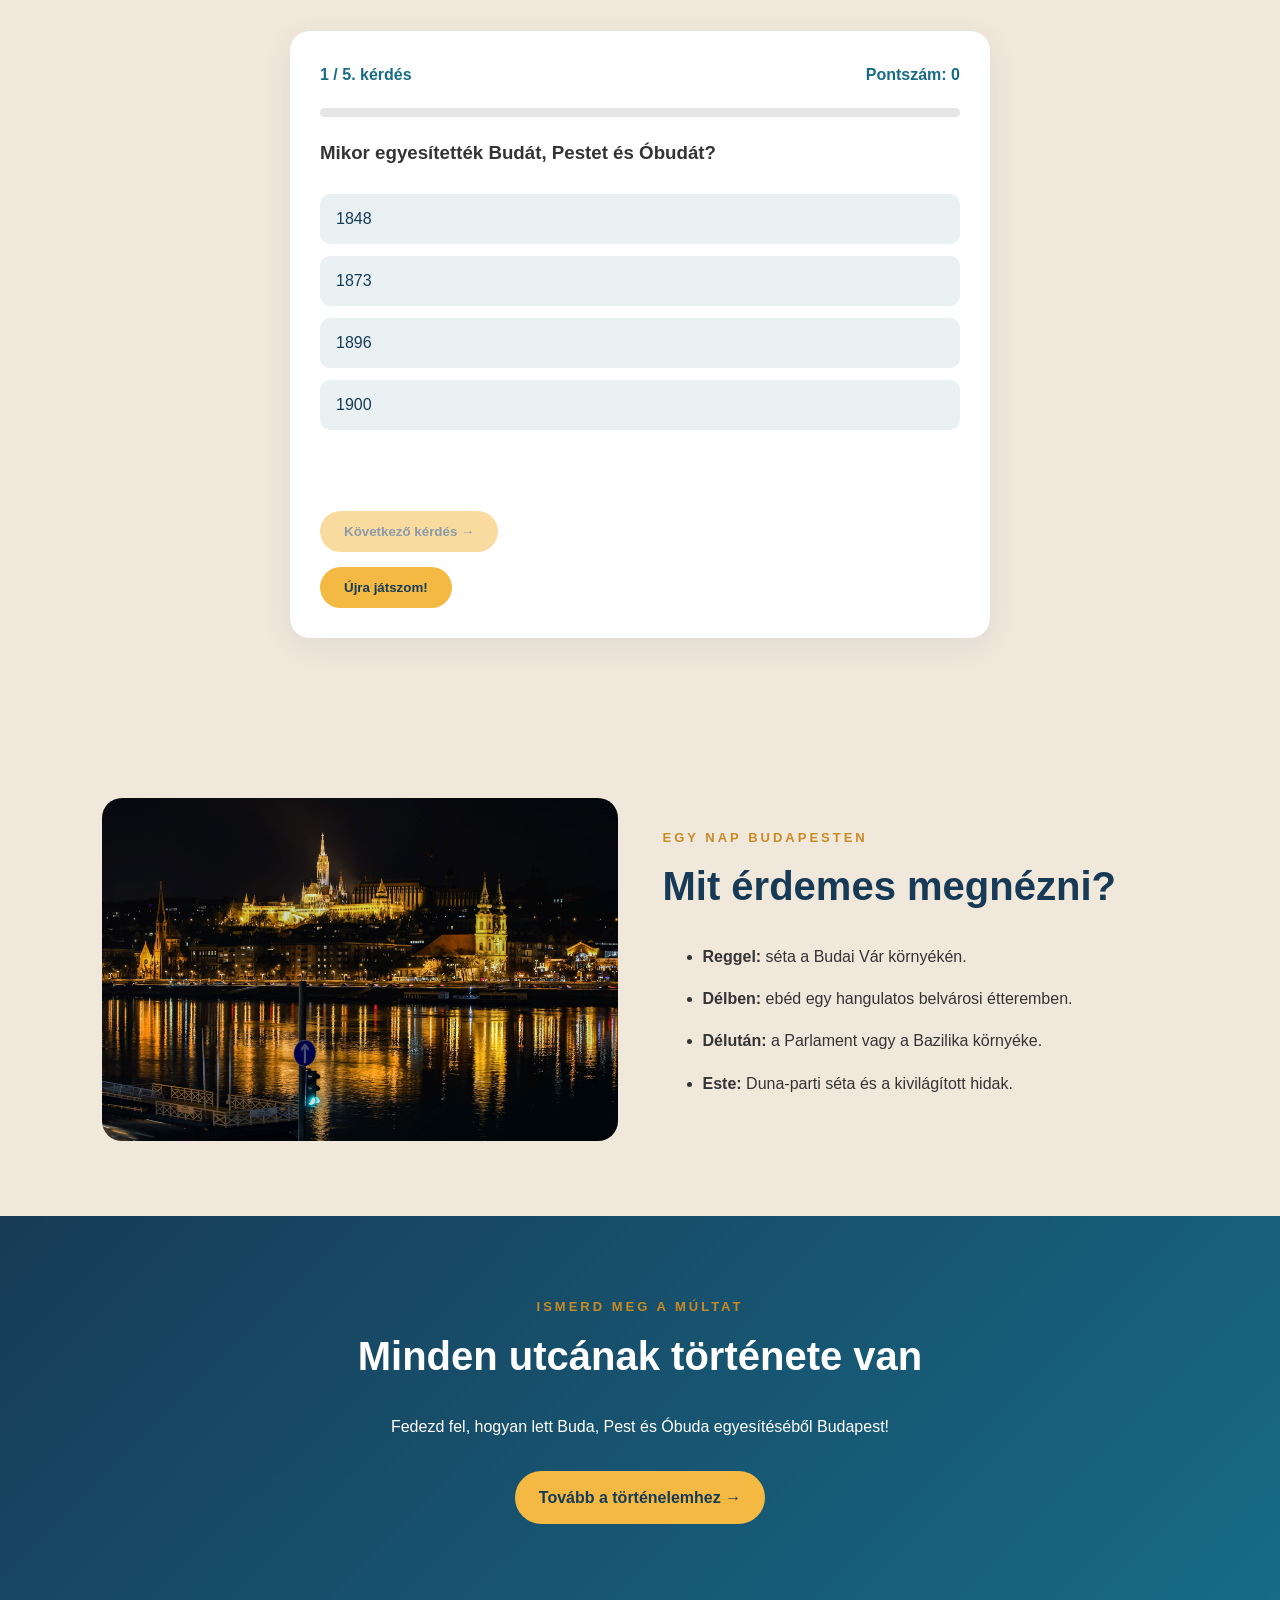
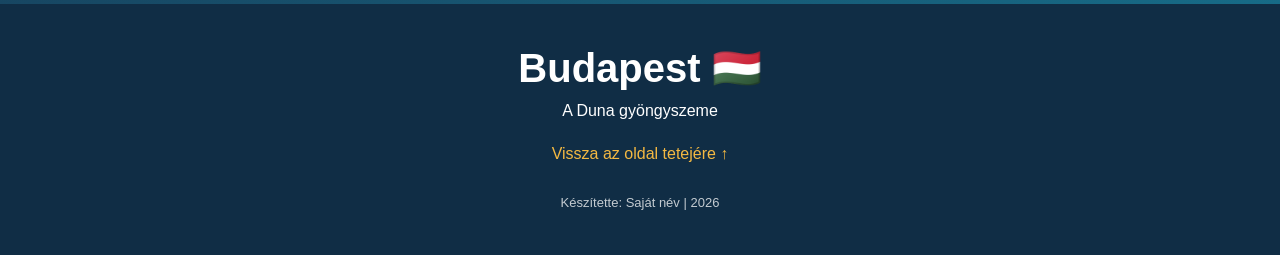
==== commit b4763b71: "Add files via upload" ====
--- a/index.html
+++ b/index.html
@@ -43,18 +43,18 @@
   <p class="felirat">AMIT LÁTNI KELL</p><h2>Budapest kihagyhatatlan helyei</h2>
   <p class="kozep">Fedezd fel a város legismertebb nevezetességeit!</p>
   <div class="kartya-racs">
-    <article class="kartya megjelenik"><img src="https://placehold.co/600x400/244b66/ffffff?text=Orszaghaz" alt="Országház helyőrző képe"><div><span class="cimke">Duna-part</span><h3>Országház</h3><p>Budapest egyik legismertebb épülete, lenyűgöző neogótikus részletekkel.</p></div></article>
-    <article class="kartya megjelenik"><img src="https://placehold.co/600x400/c18b42/ffffff?text=Lanchid" alt="Lánchíd helyőrző képe"><div><span class="cimke">Hidak</span><h3>Széchenyi Lánchíd</h3><p>A Duna két partját összekötő ikonikus híd.</p></div></article>
-    <article class="kartya megjelenik"><img src="https://placehold.co/600x400/719caa/ffffff?text=Halaszbastya" alt="Halászbástya helyőrző képe"><div><span class="cimke">Panoráma</span><h3>Halászbástya</h3><p>Mesebeli tornyok és csodálatos kilátás a pesti oldalra.</p></div></article>
-    <article class="kartya megjelenik"><img src="https://placehold.co/600x400/947b65/ffffff?text=Budai+Var" alt="Budai Vár helyőrző képe"><div><span class="cimke">Történelem</span><h3>Budai Vár</h3><p>Történelmi épületek, hangulatos utcák és kulturális látnivalók.</p></div></article>
-    <article class="kartya megjelenik"><img src="https://placehold.co/600x400/aa765c/ffffff?text=Hosok+tere" alt="Hősök tere helyőrző képe"><div><span class="cimke">Kultúra</span><h3>Hősök tere</h3><p>Monumentális emlékmű a magyar történelem fontos alakjaival.</p></div></article>
-    <article class="kartya megjelenik"><img src="https://placehold.co/600x400/7d9d8b/ffffff?text=Bazilika" alt="Bazilika helyőrző képe"><div><span class="cimke">Építészet</span><h3>Szent István-bazilika</h3><p>Impozáns templom a belváros szívében.</p></div></article>
+    <article class="kartya megjelenik"><img src="kep/orszaghaz.jpg" alt="Országház helyőrző képe"><div><span class="cimke">Duna-part</span><h3>Országház</h3><p>Budapest egyik legismertebb épülete, lenyűgöző neogótikus részletekkel.</p></div></article>
+    <article class="kartya megjelenik"><img src="kep/lanchid.jfif" alt="Lánchíd helyőrző képe"><div><span class="cimke">Hidak</span><h3>Széchenyi Lánchíd</h3><p>A Duna két partját összekötő ikonikus híd.</p></div></article>
+    <article class="kartya megjelenik"><img src="kep/halaszbastyya.jpg" alt="Halászbástya helyőrző képe"><div><span class="cimke">Panoráma</span><h3>Halászbástya</h3><p>Mesebeli tornyok és csodálatos kilátás a pesti oldalra.</p></div></article>
+    <article class="kartya megjelenik"><img src="kep/budai var.jpg" alt="Budai Vár helyőrző képe"><div><span class="cimke">Történelem</span><h3>Budai Vár</h3><p>Történelmi épületek, hangulatos utcák és kulturális látnivalók.</p></div></article>
+    <article class="kartya megjelenik"><img src="kep/hosok tere.jpg" alt="Hősök tere helyőrző képe"><div><span class="cimke">Kultúra</span><h3>Hősök tere</h3><p>Monumentális emlékmű a magyar történelem fontos alakjaival.</p></div></article>
+    <article class="kartya megjelenik"><img src="kep/szent istvan bazilika.jpg" alt="Bazilika helyőrző képe"><div><span class="cimke">Építészet</span><h3>Szent István-bazilika</h3><p>Impozáns templom a belváros szívében.</p></div></article>
   </div>
 </section>
 
 <section class="duna-szekcio" id="duna">
   <div class="megjelenik"><p class="felirat">A VÁROS SZÍVE</p><h2>A Duna, amely összeköt</h2><p>A Duna kettészeli Budapestet: nyugaton Buda dombjai, keleten Pest nyüzsgő utcái határozzák meg a látképet. A folyópart és a hidak a város legszebb panorámái közé tartoznak.</p></div>
-  <img class="duna-kep megjelenik" src="https://placehold.co/900x600/376b87/ffffff?text=Budapest+es+a+Duna" alt="Budapest és a Duna helyőrző képe">
+  <img class="duna-kep megjelenik" src="kep/buda duna.jfif" alt="Budapest és a Duna helyőrző képe">
 </section>
 
 <section class="szekcio">
@@ -70,26 +70,15 @@
 <section class="szekcio vilagos">
   <p class="felirat">MAGYAR KULTÚRA</p><h2>Ízek és fürdőélmények</h2>
   <div class="kartya-racs">
-    <article class="kartya megjelenik"><img src="https://placehold.co/600x400/bb7944/ffffff?text=Langos" alt="Lángos helyőrző kép"><div><span class="cimke">Magyar étel</span><h3>Lángos</h3><p>Fokhagymával, tejföllel és sajttal is kedvelt magyar street food.</p></div></article>
-    <article class="kartya megjelenik"><img src="https://placehold.co/600x400/9b5c37/ffffff?text=Gulyasleves" alt="Gulyásleves helyőrző kép"><div><span class="cimke">Magyar étel</span><h3>Gulyásleves</h3><p>Hagyományos magyar leves paprikával, hússal és zöldségekkel.</p></div></article>
-    <article class="kartya megjelenik"><img src="https://placehold.co/600x400/cb8c52/ffffff?text=Kurtoskalacs" alt="Kürtőskalács helyőrző kép"><div><span class="cimke">Édesség</span><h3>Kürtőskalács</h3><p>Édes, karamellizált tésztából készült finomság.</p></div></article>
-    <article class="kartya megjelenik"><img src="https://placehold.co/600x400/377d9b/ffffff?text=Szechenyi+furdo" alt="Széchenyi fürdő helyőrző kép"><div><span class="cimke">Fürdő</span><h3>Széchenyi fürdő</h3><p>Híres termálfürdő gyönyörű kültéri medencékkel.</p></div></article>
-    <article class="kartya megjelenik"><img src="https://placehold.co/600x400/8d9caa/ffffff?text=Gellert+furdo" alt="Gellért fürdő helyőrző kép"><div><span class="cimke">Fürdő</span><h3>Gellért fürdő</h3><p>Szecessziós építészetéről és díszes belső tereiről ismert.</p></div></article>
-    <article class="kartya megjelenik"><img src="https://placehold.co/600x400/568d91/ffffff?text=Rudas+furdo" alt="Rudas fürdő helyőrző kép"><div><span class="cimke">Fürdő</span><h3>Rudas fürdő</h3><p>Történelmi törökfürdő különleges hangulattal.</p></div></article>
+    <article class="kartya megjelenik"><img src="kep/langos.jpg" alt="Lángos helyőrző kép"><div><span class="cimke">Magyar étel</span><h3>Lángos</h3><p>Fokhagymával, tejföllel és sajttal is kedvelt magyar street food.</p></div></article>
+    <article class="kartya megjelenik"><img src="kep/gulyas.jpg"Gulyásleves helyőrző kép"><div><span class="cimke">Magyar étel</span><h3>Gulyásleves</h3><p>Hagyományos magyar leves paprikával, hússal és zöldségekkel.</p></div></article>
+    <article class="kartya megjelenik"><img src="kep/kurtos.jpg" alt="Kürtőskalács helyőrző kép"><div><span class="cimke">Édesség</span><h3>Kürtőskalács</h3><p>Édes, karamellizált tésztából készült finomság.</p></div></article>
+    <article class="kartya megjelenik"><img src="kep/szechenyi furdo.jfif" alt="Széchenyi fürdő helyőrző kép"><div><span class="cimke">Fürdő</span><h3>Széchenyi fürdő</h3><p>Híres termálfürdő gyönyörű kültéri medencékkel.</p></div></article>
+    <article class="kartya megjelenik"><img src="kep/gellert furdo.jpg" alt="Gellért fürdő helyőrző kép"><div><span class="cimke">Fürdő</span><h3>Gellért fürdő</h3><p>Szecessziós építészetéről és díszes belső tereiről ismert.</p></div></article>
+    <article class="kartya megjelenik"><img src="kep/rudaas furdo.jfif" alt="Rudas fürdő helyőrző kép"><div><span class="cimke">Fürdő</span><h3>Rudas fürdő</h3><p>Történelmi törökfürdő különleges hangulattal.</p></div></article>
   </div>
 </section>
 
-<section class="szekcio" id="galeria">
-  <p class="felirat">BUDAPEST KÉPEKBEN</p><h2>Városi pillanatok</h2><p class="kozep">Kattints a képekre a nagyításhoz!</p>
-  <div class="galeria">
-    <img src="https://placehold.co/600x400/315e78/ffffff?text=Parlament" alt="Országház" data-gallery>
-    <img src="https://placehold.co/600x400/947b65/ffffff?text=Budai+Var" alt="Budai Vár" data-gallery>
-    <img src="https://placehold.co/600x400/c18b42/ffffff?text=Lanchid" alt="Lánchíd" data-gallery>
-    <img src="https://placehold.co/600x400/719caa/ffffff?text=Halaszbastya" alt="Halászbástya" data-gallery>
-    <img src="https://placehold.co/600x400/aa765c/ffffff?text=Hosok+tere" alt="Hősök tere" data-gallery>
-    <img src="https://placehold.co/600x400/376b87/ffffff?text=Duna" alt="Duna-part" data-gallery>
-  </div>
-</section>
 
 <div id="kepNagyito" class="kep-nagyito" aria-hidden="true">
   <button class="bezar" type="button" aria-label="Bezárás">&times;</button><img id="nagyKep" src="" alt=""><p id="kepFelirat"></p>
@@ -117,7 +106,7 @@
 </section>
 
 <section class="program-szekcio">
-  <img src="https://placehold.co/700x500/9a745d/ffffff?text=Budapest+esti+fenyek" alt="Budapest esti látképének helyőrző képe" class="program-kep megjelenik">
+  <img src="kep/esti budapest.jfif" alt="Budapest esti látképének helyőrző képe" class="program-kep megjelenik">
   <div class="megjelenik"><p class="felirat">EGY NAP BUDAPESTEN</p><h2>Mit érdemes megnézni?</h2>
     <ul><li><b>Reggel:</b> séta a Budai Vár környékén.</li><li><b>Délben:</b> ebéd egy hangulatos belvárosi étteremben.</li><li><b>Délután:</b> a Parlament vagy a Bazilika környéke.</li><li><b>Este:</b> Duna-parti séta és a kivilágított hidak.</li></ul>
   </div>
--- a/style.css
+++ b/style.css
@@ -1,45 +1,886 @@
-*{box-sizing:border-box;scroll-behavior:smooth}
-:root{--kek:#173b57;--turkiz:#176b87;--arany:#f4b942;--szoveg:#343434}
-body{margin:0;font-family:Arial,sans-serif;background:#fff8f0;color:var(--szoveg);line-height:1.7;transition:background .3s,color .3s}
-img{max-width:100%;display:block}h1,h2,h3,p{margin-top:0}h2{color:var(--kek);font-size:clamp(28px,4vw,40px);line-height:1.2}
-.fejlec{background:var(--kek);color:white;display:flex;align-items:center;justify-content:space-between;gap:20px;padding:16px 5%;position:sticky;top:0;z-index:100;box-shadow:0 3px 15px #0002}
-.logo{color:white;font-size:25px;font-weight:bold;text-decoration:none;white-space:nowrap}
-nav{display:flex;flex-wrap:wrap;gap:15px;justify-content:center}nav a{color:white;text-decoration:none;font-weight:bold}nav a:hover{color:var(--arany)}
-.tema-gomb{background:var(--arany);color:var(--kek);border:0;border-radius:25px;padding:10px 15px;font-weight:bold;cursor:pointer;white-space:nowrap}
-.hero{min-height:590px;display:flex;align-items:center;padding:70px 9%;color:white;background:linear-gradient(90deg,#102d48e8,#102d4830),url('https://placehold.co/1800x900/315e78/ffffff?text=Budapest+panorama') center/cover}
-.hero-tartalom{max-width:650px}.hero h1{font-size:clamp(48px,7vw,78px);line-height:1.05;margin-bottom:25px}.hero-tartalom>p:not(.felirat){font-size:21px}
-.felirat{color:#c88b24;font-weight:bold;letter-spacing:3px;font-size:13px}.hero .felirat{color:var(--arany)}
-.gomb{display:inline-block;margin-top:15px;padding:13px 24px;border:0;border-radius:30px;background:var(--arany);color:var(--kek);text-decoration:none;font-weight:bold;cursor:pointer;transition:transform .25s,background .25s}.gomb:hover{background:#fff;transform:translateY(-3px)}.gomb:disabled{opacity:.5;cursor:not-allowed;transform:none}
-.szekcio{padding:85px 8%;text-align:center}.kozep{max-width:760px;margin:20px auto}.vilagos{background:#f1e8dc}
-.szamok{display:flex;justify-content:center;gap:20px;flex-wrap:wrap;margin-top:40px}.szamok>div{background:white;padding:22px 35px;border-radius:15px;box-shadow:0 5px 20px #173b5710;min-width:170px}.szamok strong{display:block;color:var(--turkiz);font-size:34px}.szamok span{font-size:14px}
-.kartya-racs{display:grid;grid-template-columns:repeat(3,minmax(0,1fr));gap:25px;margin-top:40px;text-align:left}.kartya{background:white;border-radius:17px;overflow:hidden;box-shadow:0 5px 20px #173b5712;transition:transform .35s,box-shadow .35s}.kartya:hover{transform:translateY(-8px);box-shadow:0 15px 30px #173b5725}.kartya img{width:100%;height:220px;object-fit:cover;transition:transform .5s}.kartya:hover img{transform:scale(1.04)}.kartya>div{padding:22px}.kartya h3{color:var(--kek);font-size:23px;margin:10px 0}.kartya p{margin-bottom:0}.cimke{display:inline-block;background:#d8f3f0;color:var(--turkiz);border-radius:20px;padding:5px 12px;font-size:12px;font-weight:bold}
-.duna-szekcio{background:#dceef1;display:grid;grid-template-columns:1fr 1fr;gap:45px;align-items:center;padding:80px 8%}.duna-kep{width:100%;min-height:300px;object-fit:cover;border-radius:20px;box-shadow:0 12px 30px #173b5720}
-.elmeny-racs{display:grid;grid-template-columns:repeat(4,minmax(0,1fr));gap:20px;margin-top:40px;text-align:left}.elmeny{padding:25px;background:white;border-radius:15px;border-bottom:4px solid var(--arany);box-shadow:0 5px 20px #173b5710;transition:transform .3s}.elmeny:hover{transform:translateY(-6px)}.elmeny span{font-size:35px}.elmeny h3{color:var(--kek)}
-.galeria{display:grid;grid-template-columns:repeat(3,1fr);gap:18px;margin-top:35px}.galeria img{width:100%;height:230px;object-fit:cover;border-radius:15px;cursor:pointer;transition:transform .3s,filter .3s}.galeria img:hover{transform:scale(1.04);filter:brightness(.8)}
-.kep-nagyito{display:none;position:fixed;inset:0;background:#000e;z-index:2000;justify-content:center;align-items:center;flex-direction:column;padding:30px}.kep-nagyito.aktiv{display:flex}.kep-nagyito img{max-width:90%;max-height:80vh;border-radius:15px;object-fit:contain}.kep-nagyito p{color:white;margin-top:15px}.bezar{color:white;background:transparent;border:0;font-size:45px;position:absolute;right:30px;top:10px;cursor:pointer}
-.erdekesseg-szekcio{ text-align:center;padding:80px 20px;background:linear-gradient(135deg,#173b57,#176b87);color:white}.erdekesseg-szekcio h2{color:white}.erdekesseg-doboz{background:white;color:#343434;max-width:650px;margin:30px auto 0;padding:35px;border-radius:20px;box-shadow:0 10px 30px #0003}.erdekesseg-doboz>span{font-size:35px}.erdekesseg-doboz p{font-size:19px;min-height:65px}
-#budapestTerkepe{height:470px;width:100%;border-radius:18px;overflow:hidden;margin-top:35px;z-index:1}
-.kviz-doboz{background:white;color:#343434;max-width:700px;margin:35px auto 0;padding:30px;border-radius:20px;box-shadow:0 8px 30px #173b5715;text-align:left}.kviz-fejlec{display:flex;justify-content:space-between;gap:10px;font-weight:bold;color:var(--turkiz)}.haladas{height:9px;background:#e5e5e5;border-radius:20px;margin:20px 0;overflow:hidden}#haladasCsik{height:100%;width:0;background:var(--arany);transition:width .4s}#valaszok{display:grid;gap:12px;margin:25px 0}.valasz-gomb{background:#eaf1f3;color:#173b57;padding:14px;border:2px solid transparent;border-radius:10px;cursor:pointer;text-align:left;font-size:16px}.valasz-gomb:hover:not(:disabled){border-color:var(--turkiz)}.valasz-gomb:disabled{cursor:default}.valasz-gomb.helyes{background:#d5f1dc;border-color:#26934c}.valasz-gomb.hibas{background:#f8dada;border-color:#d94b4b}#visszajelzes{font-weight:bold;min-height:25px}
-.program-szekcio{background:#f1e8dc;padding:75px 8%;display:grid;grid-template-columns:1fr 1fr;gap:45px;align-items:center}.program-kep{width:100%;border-radius:20px}.program-szekcio li{margin:15px 0}
-.tortenelmi-banner{padding:80px 20px;text-align:center;background:linear-gradient(135deg,var(--kek),var(--turkiz));color:white}.tortenelmi-banner h2{color:white}
-footer{background:#102d45;color:white;text-align:center;padding:40px 20px}footer h2{color:white;margin-bottom:5px}footer a{color:var(--arany);text-decoration:none}.apro{margin:25px 0 0;font-size:13px;opacity:.75}
-.megjelenik{opacity:0;transform:translateY(35px);transition:opacity .8s ease,transform .8s ease}.megjelenik.latszik{opacity:1;transform:translateY(0)}
-/* Történelem aloldal */.tortenelmi-hero{padding:90px 20px;text-align:center;color:white;background:linear-gradient(#173b57aa,#173b57aa),url('https://placehold.co/1600x650/8b7865/ffffff?text=Regi+Budapest') center/cover}.tortenelmi-hero h1{font-size:clamp(38px,6vw,65px);margin-bottom:10px}.idovonal{max-width:900px;margin:auto;padding:50px 25px}.esemeny{background:white;border-left:5px solid var(--arany);border-radius:12px;padding:25px;margin:25px 0;box-shadow:0 5px 20px #173b5710}.evszam{color:#c88b24;font-weight:bold;font-size:23px}.vissza{display:inline-block;margin-top:20px;color:var(--arany);font-weight:bold}
-body.sotet{background:#172b3b;color:#eee}body.sotet .szekcio,body.sotet .vilagos{background:#172b3b}body.sotet .kartya,body.sotet .szamok>div,body.sotet .elmeny,body.sotet .esemeny,body.sotet .kviz-doboz{background:#254258;color:white}body.sotet h2,body.sotet .kartya h3,body.sotet .elmeny h3{color:#f4c76b}body.sotet .program-szekcio,body.sotet .duna-szekcio{background:#20394c}body.sotet .erdekesseg-doboz{background:#254258;color:white}
-@media(max-width:900px){.fejlec{flex-direction:column}.kartya-racs{grid-template-columns:repeat(2,minmax(0,1fr))}.elmeny-racs{grid-template-columns:repeat(2,minmax(0,1fr))}.duna-szekcio,.program-szekcio{grid-template-columns:1fr}}
-@media(max-width:600px){.hero{min-height:470px;padding:50px 7%}.szekcio{padding:55px 6%}.kartya-racs,.elmeny-racs{grid-template-columns:1fr}.galeria{grid-template-columns:repeat(2,1fr)}.galeria img{height:160px}.fejlec{padding:15px}nav{gap:10px 15px}nav a{font-size:14px}.duna-szekcio,.program-szekcio{padding:50px 6%}.kviz-doboz{padding:20px}#budapestTerkepe{height:350px}}
-@media(max-width:420px){.galeria{grid-template-columns:1fr}}
-@media(prefers-reduced-motion:reduce){*,*::before,*::after{scroll-behavior:auto!important;transition-duration:.01ms!important}.megjelenik{opacity:1;transform:none}}
-
-/* Külső térképcsempék nélküli, kattintható Budapest-áttekintő */
-#budapestTerkepe{height:auto;min-height:0;width:100%;margin:35px auto 0;z-index:1;text-align:left}
-.terkep-rajz{height:470px;position:relative;overflow:hidden;border-radius:20px;background:linear-gradient(135deg,#e7e3d4,#d7e7dc);border:1px solid #c5d4c8;isolation:isolate}
-.terkep-rajz:before{content:"";position:absolute;inset:0;background-image:linear-gradient(30deg,transparent 48%,#ffffff65 49%,#ffffff65 50%,transparent 51%),linear-gradient(120deg,transparent 48%,#ffffff65 49%,#ffffff65 50%,transparent 51%);background-size:110px 90px;opacity:.8}
-.terkep-duna{position:absolute;z-index:1;left:39%;top:-25%;width:23%;height:155%;background:#79b9cf;transform:rotate(12deg);border-left:5px solid #a9d7e4;border-right:5px solid #a9d7e4;border-radius:45% 55% 48% 52%}
-.terkep-duna span{position:absolute;top:45%;left:35%;color:#fff;font-size:13px;font-weight:bold;letter-spacing:4px;transform:rotate(78deg)}
-.terkep-felirat{position:absolute;z-index:2;top:8%;font-weight:bold;letter-spacing:5px;color:#72877b;font-size:clamp(22px,4vw,38px);opacity:.8}.buda-felirat{left:9%}.pest-felirat{right:10%}
-.terkep-ut{position:absolute;z-index:2;height:5px;background:#fff9;border:1px solid #d4cbbb;border-radius:10px;transform-origin:left center}.ut-egy{width:55%;left:5%;top:72%;transform:rotate(-24deg)}.ut-ketto{width:48%;left:48%;top:75%;transform:rotate(-42deg)}.ut-harom{width:43%;left:53%;top:28%;transform:rotate(25deg)}
-.terkep-jelolo{position:absolute;z-index:3;transform:translate(-50%,-50%);width:38px;height:38px;border:3px solid white;border-radius:50%;background:#e6a52e;color:#173b57;font-weight:bold;box-shadow:0 3px 12px #173b5750;cursor:pointer;transition:transform .2s,background .2s}.terkep-jelolo:hover,.terkep-jelolo.kivalasztva{background:#173b57;color:white;transform:translate(-50%,-50%) scale(1.2)}
-.terkep-reszlet{display:flex;align-items:center;justify-content:space-between;gap:20px;padding:20px 24px;margin-top:14px;border-radius:14px;background:#fff;box-shadow:0 5px 20px #173b5710}.terkep-reszlet strong{color:var(--kek);font-size:19px}.terkep-reszlet p{margin:5px 0 0}.terkep-reszlet a{color:var(--turkiz);font-weight:bold;text-decoration:none;white-space:nowrap}.terkep-jelmagy{display:flex;flex-wrap:wrap;gap:9px;margin-top:14px}.terkep-listaelem{display:flex;align-items:center;gap:8px;border:1px solid #d5ded9;background:#fff;color:#254258;border-radius:25px;padding:8px 13px;cursor:pointer}.terkep-listaelem span{display:grid;place-items:center;width:23px;height:23px;border-radius:50%;background:#e6a52e;color:#173b57;font-size:12px;font-weight:bold}
-body.sotet .terkep-reszlet,body.sotet .terkep-listaelem{background:#254258;color:#fff;border-color:#496579}body.sotet .terkep-reszlet strong{color:#f4c76b}
-@media(max-width:600px){.terkep-rajz{height:350px}.terkep-reszlet{align-items:flex-start;flex-direction:column}.terkep-reszlet a{white-space:normal}}
+* {
+    box-sizing:border-box;
+    scroll-behavior:smooth
+}
+
+:root {
+    --kek:#173b57;
+    --turkiz:#176b87;
+    --arany:#f4b942;
+    --szoveg:#343434
+}
+
+body {
+    margin:0;
+    font-family:Arial,sans-serif;
+    background:#fff8f0;
+    color:var(--szoveg);
+    line-height:1.7;
+    transition:background .3s,color .3s
+}
+
+img {
+    max-width:100%;
+    display:block
+}
+
+h1,h2,h3,p {
+    margin-top:0
+}
+
+h2 {
+    color:var(--kek);
+    font-size:clamp(28px,4vw,40px);
+    line-height:1.2
+}
+
+.fejlec {
+    background:var(--kek);
+    color:white;
+    display:flex;
+    align-items:center;
+    justify-content:space-between;
+    gap:20px;
+    padding:16px 5%;
+    position:sticky;
+    top:0;
+    z-index:100;
+    box-shadow:0 3px 15px #0002
+}
+
+.logo {
+    color:white;
+    font-size:25px;
+    font-weight:bold;
+    text-decoration:none;
+    white-space:nowrap
+}
+
+nav {
+    display:flex;
+    flex-wrap:wrap;
+    gap:15px;
+    justify-content:center
+}
+
+nav a {
+    color:white;
+    text-decoration:none;
+    font-weight:bold
+}
+
+nav a:hover {
+    color:var(--arany)
+}
+
+.tema-gomb {
+    background:var(--arany);
+    color:var(--kek);
+    border:0;
+    border-radius:25px;
+    padding:10px 15px;
+    font-weight:bold;
+    cursor:pointer;
+    white-space:nowrap
+}
+
+.hero {
+    min-height:590px;
+    display:flex;
+    align-items:center;
+    padding:70px 9%;
+    color:white;
+    background:linear-gradient(90deg,#102d48e8,#102d4830),url("kep/budapest-pano.jfif") center/cover
+}
+
+.hero-tartalom {
+    max-width:650px
+}
+
+.hero h1 {
+    font-size:clamp(48px,7vw,78px);
+    line-height:1.05;
+    margin-bottom:25px
+}
+
+.hero-tartalom>p:not(.felirat) {
+    font-size:21px
+}
+
+.felirat {
+    color:#c88b24;
+    font-weight:bold;
+    letter-spacing:3px;
+    font-size:13px
+}
+
+.hero .felirat {
+    color:var(--arany)
+}
+
+.gomb {
+    display:inline-block;
+    margin-top:15px;
+    padding:13px 24px;
+    border:0;
+    border-radius:30px;
+    background:var(--arany);
+    color:var(--kek);
+    text-decoration:none;
+    font-weight:bold;
+    cursor:pointer;
+    transition:transform .25s,background .25s
+}
+
+.gomb:hover {
+    background:#fff;
+    transform:translateY(-3px)
+}
+
+.gomb:disabled {
+    opacity:.5;
+    cursor:not-allowed;
+    transform:none
+}
+
+.szekcio {
+    padding:85px 8%;
+    text-align:center
+}
+
+.kozep {
+    max-width:760px;
+    margin:20px auto
+}
+
+.vilagos {
+    background:#f1e8dc
+}
+
+.szamok {
+    display:flex;
+    justify-content:center;
+    gap:20px;
+    flex-wrap:wrap;
+    margin-top:40px
+}
+
+.szamok>div {
+    background:white;
+    padding:22px 35px;
+    border-radius:15px;
+    box-shadow:0 5px 20px #173b5710;
+    min-width:170px
+}
+
+.szamok strong {
+    display:block;
+    color:var(--turkiz);
+    font-size:34px
+}
+
+.szamok span {
+    font-size:14px
+}
+
+.kartya-racs {
+    display:grid;
+    grid-template-columns:repeat(3,minmax(0,1fr));
+    gap:25px;
+    margin-top:40px;
+    text-align:left
+}
+
+.kartya {
+    background:white;
+    border-radius:17px;
+    overflow:hidden;
+    box-shadow:0 5px 20px #173b5712;
+    transition:transform .35s,box-shadow .35s
+}
+
+.kartya:hover {
+    transform:translateY(-8px);
+    box-shadow:0 15px 30px #173b5725
+}
+
+.kartya img {
+    width:100%;
+    height:220px;
+    object-fit:cover;
+    transition:transform .5s
+}
+
+.kartya:hover img {
+    transform:scale(1.04)
+}
+
+.kartya>div {
+    padding:22px
+}
+
+.kartya h3 {
+    color:var(--kek);
+    font-size:23px;
+    margin:10px 0
+}
+
+.kartya p {
+    margin-bottom:0
+}
+
+.cimke {
+    display:inline-block;
+    background:#d8f3f0;
+    color:var(--turkiz);
+    border-radius:20px;
+    padding:5px 12px;
+    font-size:12px;
+    font-weight:bold
+}
+
+.duna-szekcio {
+    background:#dceef1;
+    display:grid;
+    grid-template-columns:1fr 1fr;
+    gap:45px;
+    align-items:center;
+    padding:80px 8%
+}
+
+.duna-kep {
+    width:100%;
+    min-height:300px;
+    object-fit:cover;
+    border-radius:20px;
+    box-shadow:0 12px 30px #173b5720
+}
+
+.elmeny-racs {
+    display:grid;
+    grid-template-columns:repeat(4,minmax(0,1fr));
+    gap:20px;
+    margin-top:40px;
+    text-align:left
+}
+
+.elmeny {
+    padding:25px;
+    background:white;
+    border-radius:15px;
+    border-bottom:4px solid var(--arany);
+    box-shadow:0 5px 20px #173b5710;
+    transition:transform .3s
+}
+
+.elmeny:hover {
+    transform:translateY(-6px)
+}
+
+.elmeny span {
+    font-size:35px
+}
+
+.elmeny h3 {
+    color:var(--kek)
+}
+
+.galeria {
+    display:grid;
+    grid-template-columns:repeat(3,1fr);
+    gap:18px;
+    margin-top:35px
+}
+
+.galeria img {
+    width:100%;
+    height:230px;
+    object-fit:cover;
+    border-radius:15px;
+    cursor:pointer;
+    transition:transform .3s,filter .3s
+}
+
+.galeria img:hover {
+    transform:scale(1.04);
+    filter:brightness(.8)
+}
+
+.kep-nagyito {
+    display:none;
+    position:fixed;
+    inset:0;
+    background:#000e;
+    z-index:2000;
+    justify-content:center;
+    align-items:center;
+    flex-direction:column;
+    padding:30px
+}
+
+.kep-nagyito.aktiv {
+    display:flex
+}
+
+.kep-nagyito img {
+    max-width:90%;
+    max-height:80vh;
+    border-radius:15px;
+    object-fit:contain
+}
+
+.kep-nagyito p {
+    color:white;
+    margin-top:15px
+}
+
+.bezar {
+    color:white;
+    background:transparent;
+    border:0;
+    font-size:45px;
+    position:absolute;
+    right:30px;
+    top:10px;
+    cursor:pointer
+}
+
+.erdekesseg-szekcio {
+    text-align:center;
+    padding:80px 20px;
+    background:linear-gradient(135deg,#173b57,#176b87);
+    color:white
+}
+
+.erdekesseg-szekcio h2 {
+    color:white
+}
+
+.erdekesseg-doboz {
+    background:white;
+    color:#343434;
+    max-width:650px;
+    margin:30px auto 0;
+    padding:35px;
+    border-radius:20px;
+    box-shadow:0 10px 30px #0003
+}
+
+.erdekesseg-doboz>span {
+    font-size:35px
+}
+
+.erdekesseg-doboz p {
+    font-size:19px;
+    min-height:65px
+}
+
+#budapestTerkepe {
+    height:470px;
+    width:100%;
+    border-radius:18px;
+    overflow:hidden;
+    margin-top:35px;
+    z-index:1
+}
+
+.kviz-doboz {
+    background:white;
+    color:#343434;
+    max-width:700px;
+    margin:35px auto 0;
+    padding:30px;
+    border-radius:20px;
+    box-shadow:0 8px 30px #173b5715;
+    text-align:left
+}
+
+.kviz-fejlec {
+    display:flex;
+    justify-content:space-between;
+    gap:10px;
+    font-weight:bold;
+    color:var(--turkiz)
+}
+
+.haladas {
+    height:9px;
+    background:#e5e5e5;
+    border-radius:20px;
+    margin:20px 0;
+    overflow:hidden
+}
+
+#haladasCsik {
+    height:100%;
+    width:0;
+    background:var(--arany);
+    transition:width .4s
+}
+
+#valaszok {
+    display:grid;
+    gap:12px;
+    margin:25px 0
+}
+
+.valasz-gomb {
+    background:#eaf1f3;
+    color:#173b57;
+    padding:14px;
+    border:2px solid transparent;
+    border-radius:10px;
+    cursor:pointer;
+    text-align:left;
+    font-size:16px
+}
+
+.valasz-gomb:hover:not(:disabled) {
+    border-color:var(--turkiz)
+}
+
+.valasz-gomb:disabled {
+    cursor:default
+}
+
+.valasz-gomb.helyes {
+    background:#d5f1dc;
+    border-color:#26934c
+}
+
+.valasz-gomb.hibas {
+    background:#f8dada;
+    border-color:#d94b4b
+}
+
+#visszajelzes {
+    font-weight:bold;
+    min-height:25px
+}
+
+.program-szekcio {
+    background:#f1e8dc;
+    padding:75px 8%;
+    display:grid;
+    grid-template-columns:1fr 1fr;
+    gap:45px;
+    align-items:center
+}
+
+.program-kep {
+    width:100%;
+    border-radius:20px
+}
+
+.program-szekcio li {
+    margin:15px 0
+}
+
+.tortenelmi-banner {
+    padding:80px 20px;
+    text-align:center;
+    background:linear-gradient(135deg,var(--kek),var(--turkiz));
+    color:white
+}
+
+.tortenelmi-banner h2 {
+    color:white
+}
+
+footer {
+    background:#102d45;
+    color:white;
+    text-align:center;
+    padding:40px 20px
+}
+
+footer h2 {
+    color:white;
+    margin-bottom:5px
+}
+
+footer a {
+    color:var(--arany);
+    text-decoration:none
+}
+
+.apro {
+    margin:25px 0 0;
+    font-size:13px;
+    opacity:.75
+}
+
+.megjelenik {
+    opacity:0;
+    transform:translateY(35px);
+    transition:opacity .8s ease,transform .8s ease
+}
+
+.megjelenik.latszik {
+    opacity:1;
+    transform:translateY(0)
+}
+
+/* Történelem aloldal */.tortenelmi-hero {
+    padding:90px 20px;
+    text-align:center;
+    color:white;
+    background:linear-gradient(#173b57aa,#173b57aa),url("kep/budapest-pano.jfif") center/cover
+}
+
+.tortenelmi-hero h1 {
+    font-size:clamp(38px,6vw,65px);
+    margin-bottom:10px
+}
+
+.idovonal {
+    max-width:900px;
+    margin:auto;
+    padding:50px 25px
+}
+
+.esemeny {
+    background:white;
+    border-left:5px solid var(--arany);
+    border-radius:12px;
+    padding:25px;
+    margin:25px 0;
+    box-shadow:0 5px 20px #173b5710
+}
+
+.evszam {
+    color:#c88b24;
+    font-weight:bold;
+    font-size:23px
+}
+
+.vissza {
+    display:inline-block;
+    margin-top:20px;
+    color:var(--arany);
+    font-weight:bold
+}
+
+body.sotet {
+    background:#172b3b;
+    color:#eee
+}
+
+body.sotet .szekcio,body.sotet .vilagos {
+    background:#172b3b
+}
+
+body.sotet .kartya,body.sotet .szamok>div,body.sotet .elmeny,body.sotet .esemeny,body.sotet .kviz-doboz {
+    background:#254258;
+    color:white
+}
+
+body.sotet h2,body.sotet .kartya h3,body.sotet .elmeny h3 {
+    color:#f4c76b
+}
+
+body.sotet .program-szekcio,body.sotet .duna-szekcio {
+    background:#20394c
+}
+
+body.sotet .erdekesseg-doboz {
+    background:#254258;
+    color:white
+}
+
+@media(max-width:900px) {
+    .fejlec {
+        flex-direction:column
+    }
+
+    .kartya-racs {
+        grid-template-columns:repeat(2,minmax(0,1fr))
+    }
+
+    .elmeny-racs {
+        grid-template-columns:repeat(2,minmax(0,1fr))
+    }
+
+    .duna-szekcio,.program-szekcio {
+        grid-template-columns:1fr
+    }
+
+}
+
+@media(max-width:600px) {
+    .hero {
+        min-height:470px;
+        padding:50px 7%
+    }
+
+    .szekcio {
+        padding:55px 6%
+    }
+
+    .kartya-racs,.elmeny-racs {
+        grid-template-columns:1fr
+    }
+
+    .galeria {
+        grid-template-columns:repeat(2,1fr)
+    }
+
+    .galeria img {
+        height:160px
+    }
+
+    .fejlec {
+        padding:15px
+    }
+
+    nav {
+        gap:10px 15px
+    }
+
+    nav a {
+        font-size:14px
+    }
+
+    .duna-szekcio,.program-szekcio {
+        padding:50px 6%
+    }
+
+    .kviz-doboz {
+        padding:20px
+    }
+
+    #budapestTerkepe {
+        height:350px
+    }
+
+}
+
+@media(max-width:420px) {
+    .galeria {
+        grid-template-columns:1fr
+    }
+
+}
+
+@media(prefers-reduced-motion:reduce) {
+    *,*::before,*::after {
+        scroll-behavior:auto!important;
+        transition-duration:.01ms!important
+    }
+
+    .megjelenik {
+        opacity:1;
+        transform:none
+    }
+
+}
+
+/* Külső térképcsempék nélküli, kattintható Budapest-áttekintő */  #budapestTerkepe {
+    height:auto;
+    min-height:0;
+    width:100%;
+    margin:35px auto 0;
+    z-index:1;
+    text-align:left
+}
+
+.terkep-rajz {
+    height:470px;
+    position:relative;
+    overflow:hidden;
+    border-radius:20px;
+    background:linear-gradient(135deg,#e7e3d4,#d7e7dc);
+    border:1px solid #c5d4c8;
+    isolation:isolate
+}
+
+.terkep-rajz:before {
+    content:"";
+    position:absolute;
+    inset:0;
+    background-image:linear-gradient(30deg,transparent 48%,#ffffff65 49%,#ffffff65 50%,transparent 51%),linear-gradient(120deg,transparent 48%,#ffffff65 49%,#ffffff65 50%,transparent 51%);
+    background-size:110px 90px;
+    opacity:.8
+}
+
+.terkep-duna {
+    position:absolute;
+    z-index:1;
+    left:39%;
+    top:-25%;
+    width:23%;
+    height:155%;
+    background:#79b9cf;
+    transform:rotate(12deg);
+    border-left:5px solid #a9d7e4;
+    border-right:5px solid #a9d7e4;
+    border-radius:45% 55% 48% 52%
+}
+
+.terkep-duna span {
+    position:absolute;
+    top:45%;
+    left:35%;
+    color:#fff;
+    font-size:13px;
+    font-weight:bold;
+    letter-spacing:4px;
+    transform:rotate(78deg)
+}
+
+.terkep-felirat {
+    position:absolute;
+    z-index:2;
+    top:8%;
+    font-weight:bold;
+    letter-spacing:5px;
+    color:#72877b;
+    font-size:clamp(22px,4vw,38px);
+    opacity:.8
+}
+
+.buda-felirat {
+    left:9%
+}
+
+.pest-felirat {
+    right:10%
+}
+
+.terkep-ut {
+    position:absolute;
+    z-index:2;
+    height:5px;
+    background:#fff9;
+    border:1px solid #d4cbbb;
+    border-radius:10px;
+    transform-origin:left center
+}
+
+.ut-egy {
+    width:55%;
+    left:5%;
+    top:72%;
+    transform:rotate(-24deg)
+}
+
+.ut-ketto {
+    width:48%;
+    left:48%;
+    top:75%;
+    transform:rotate(-42deg)
+}
+
+.ut-harom {
+    width:43%;
+    left:53%;
+    top:28%;
+    transform:rotate(25deg)
+}
+
+.terkep-jelolo {
+    position:absolute;
+    z-index:3;
+    transform:translate(-50%,-50%);
+    width:38px;
+    height:38px;
+    border:3px solid white;
+    border-radius:50%;
+    background:#e6a52e;
+    color:#173b57;
+    font-weight:bold;
+    box-shadow:0 3px 12px #173b5750;
+    cursor:pointer;
+    transition:transform .2s,background .2s
+}
+
+.terkep-jelolo:hover,.terkep-jelolo.kivalasztva {
+    background:#173b57;
+    color:white;
+    transform:translate(-50%,-50%) scale(1.2)
+}
+
+.terkep-reszlet {
+    display:flex;
+    align-items:center;
+    justify-content:space-between;
+    gap:20px;
+    padding:20px 24px;
+    margin-top:14px;
+    border-radius:14px;
+    background:#fff;
+    box-shadow:0 5px 20px #173b5710
+}
+
+.terkep-reszlet strong {
+    color:var(--kek);
+    font-size:19px
+}
+
+.terkep-reszlet p {
+    margin:5px 0 0
+}
+
+.terkep-reszlet a {
+    color:var(--turkiz);
+    font-weight:bold;
+    text-decoration:none;
+    white-space:nowrap
+}
+
+.terkep-jelmagy {
+    display:flex;
+    flex-wrap:wrap;
+    gap:9px;
+    margin-top:14px
+}
+
+.terkep-listaelem {
+    display:flex;
+    align-items:center;
+    gap:8px;
+    border:1px solid #d5ded9;
+    background:#fff;
+    color:#254258;
+    border-radius:25px;
+    padding:8px 13px;
+    cursor:pointer
+}
+
+.terkep-listaelem span {
+    display:grid;
+    place-items:center;
+    width:23px;
+    height:23px;
+    border-radius:50%;
+    background:#e6a52e;
+    color:#173b57;
+    font-size:12px;
+    font-weight:bold
+}
+
+body.sotet .terkep-reszlet,body.sotet .terkep-listaelem {
+    background:#254258;
+    color:#fff;
+    border-color:#496579
+}
+
+body.sotet .terkep-reszlet strong {
+    color:#f4c76b
+}
+
+@media(max-width:600px) {
+    .terkep-rajz {
+        height:350px
+    }
+
+    .terkep-reszlet {
+        align-items:flex-start;
+        flex-direction:column
+    }
+
+    .terkep-reszlet a {
+        white-space:normal
+    }
+
+}
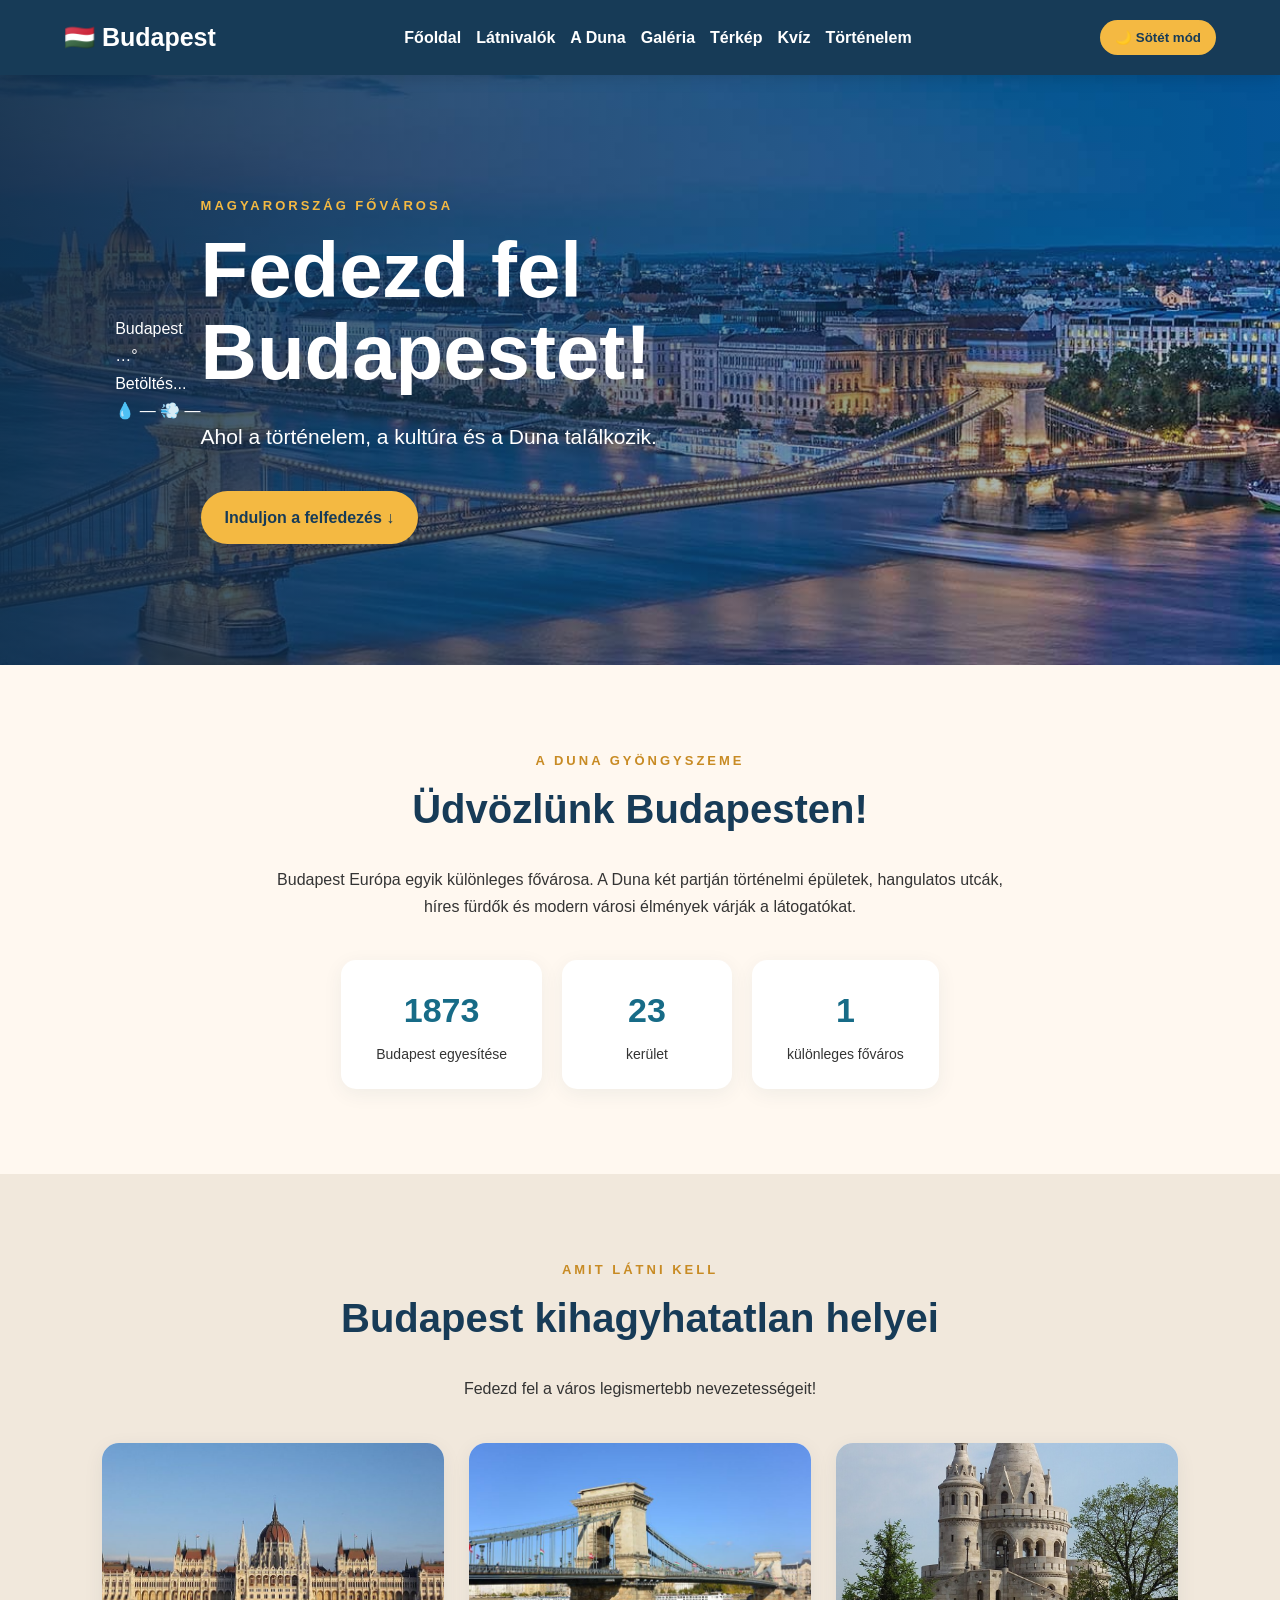
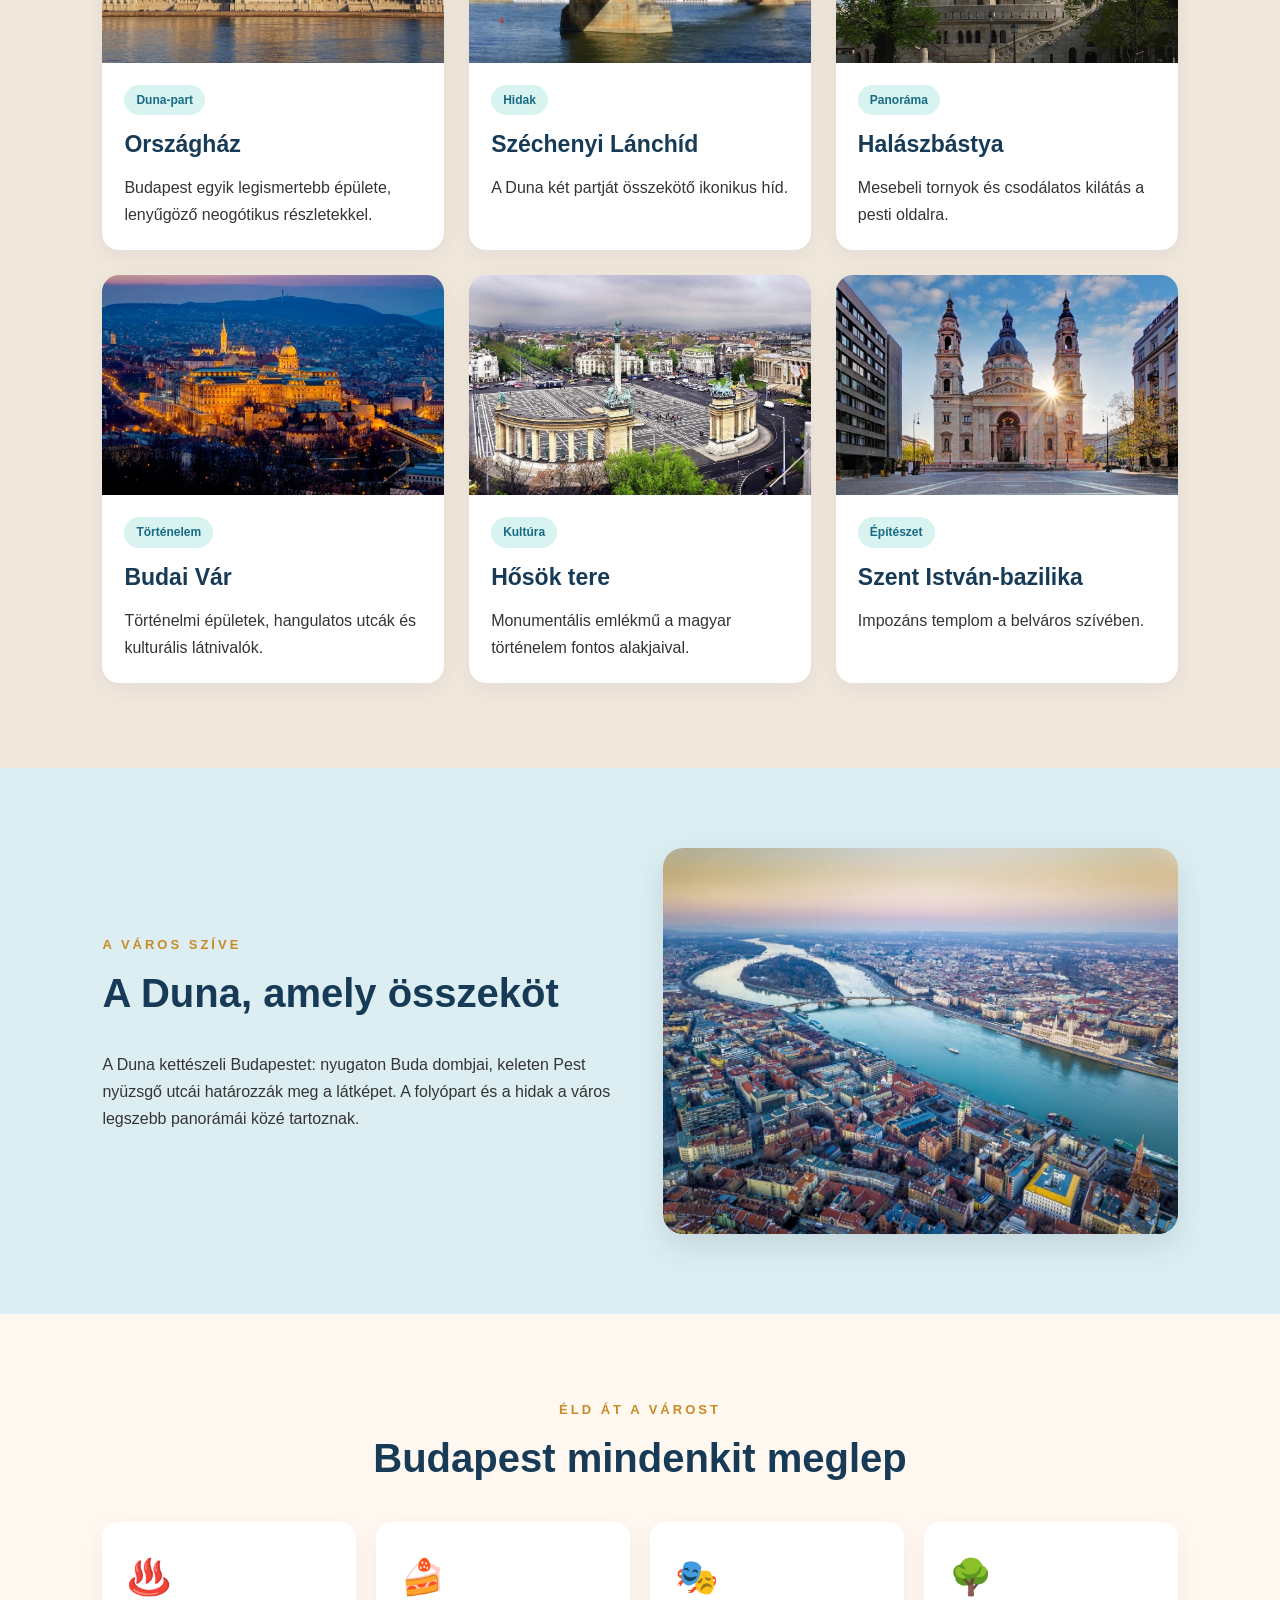
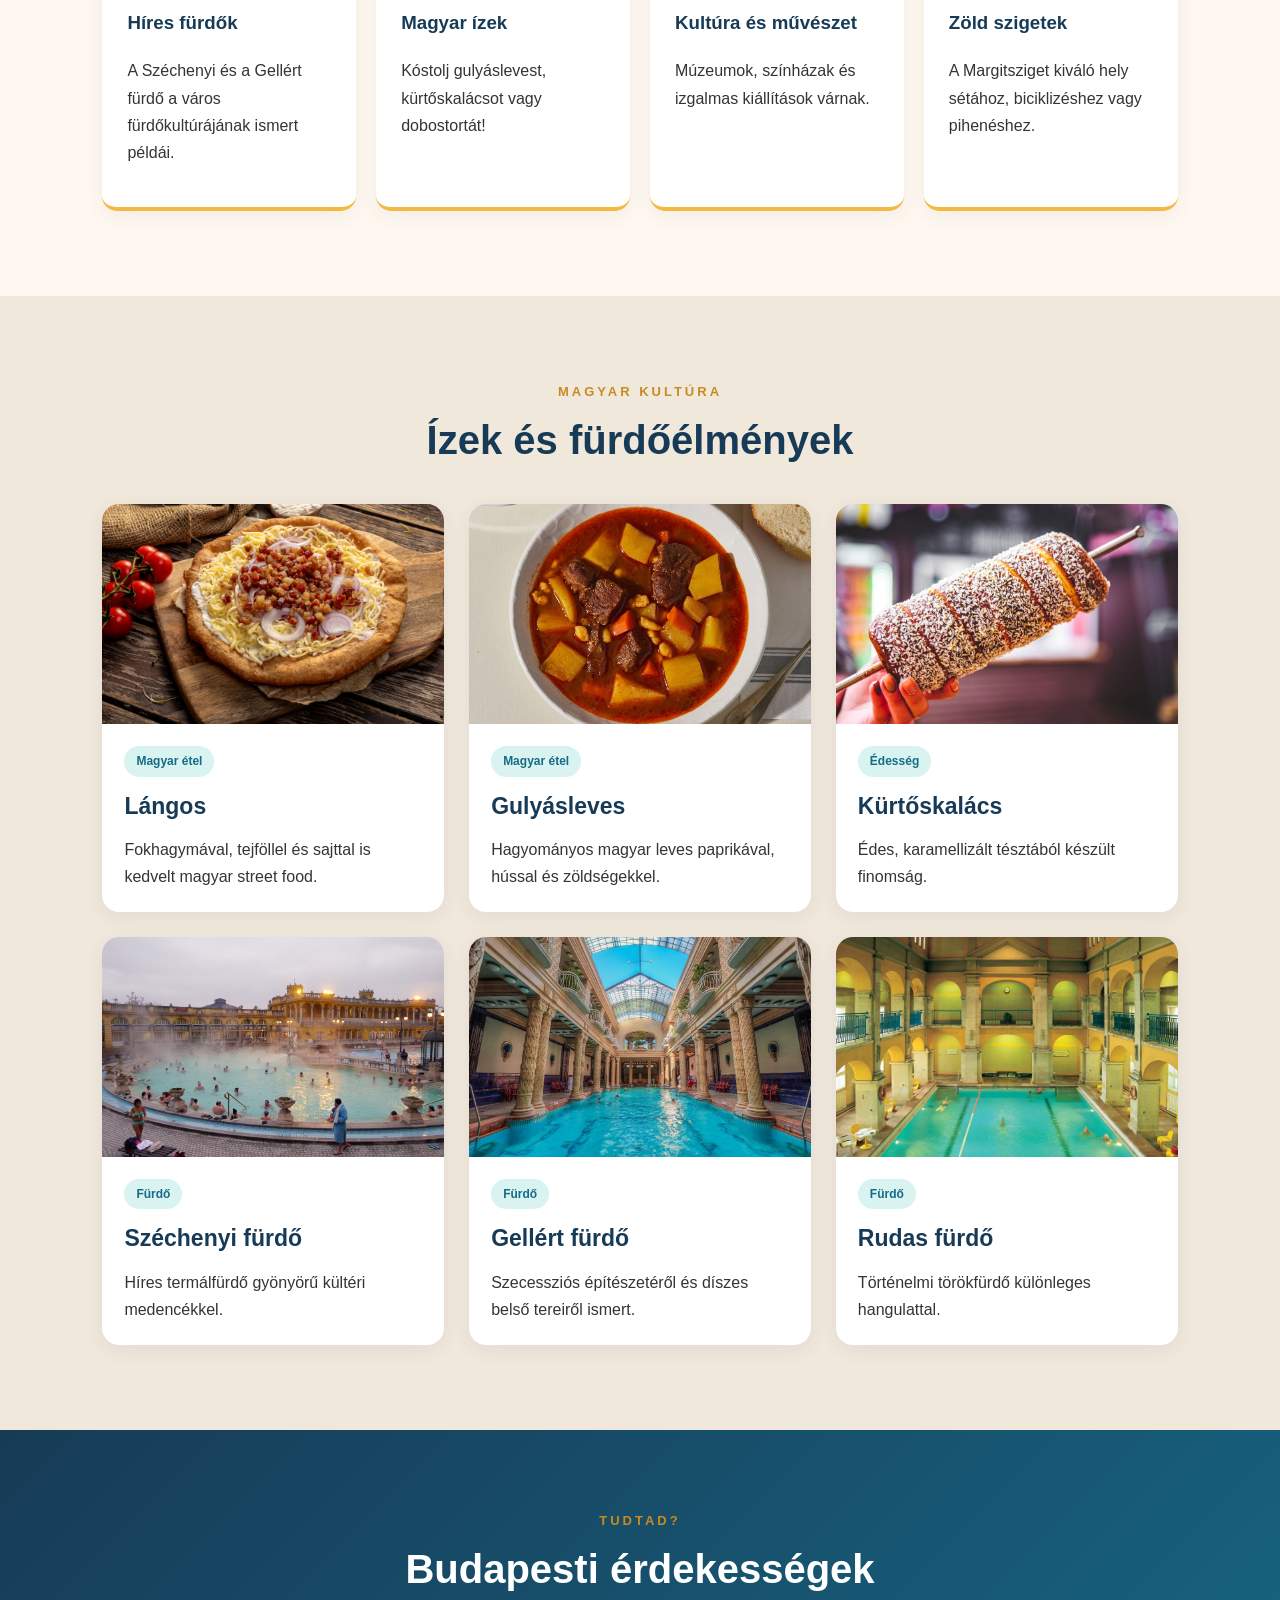
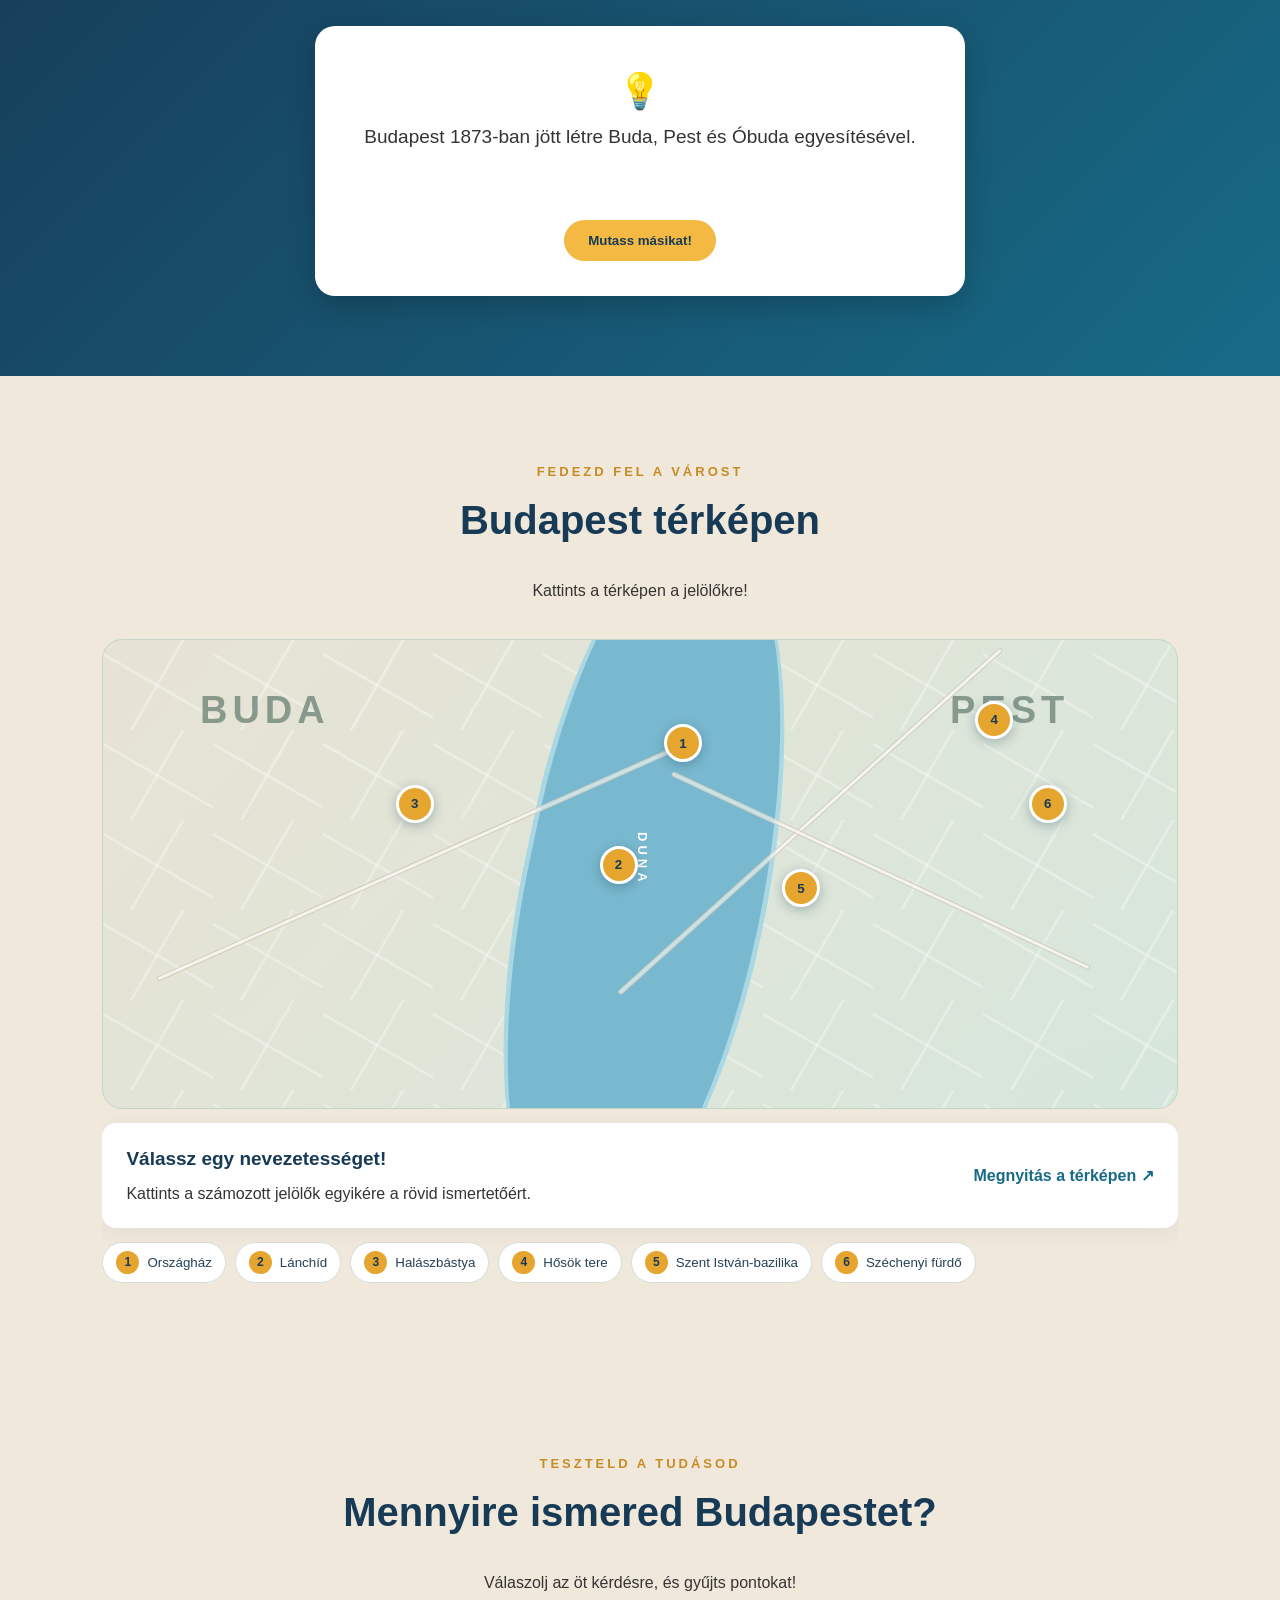
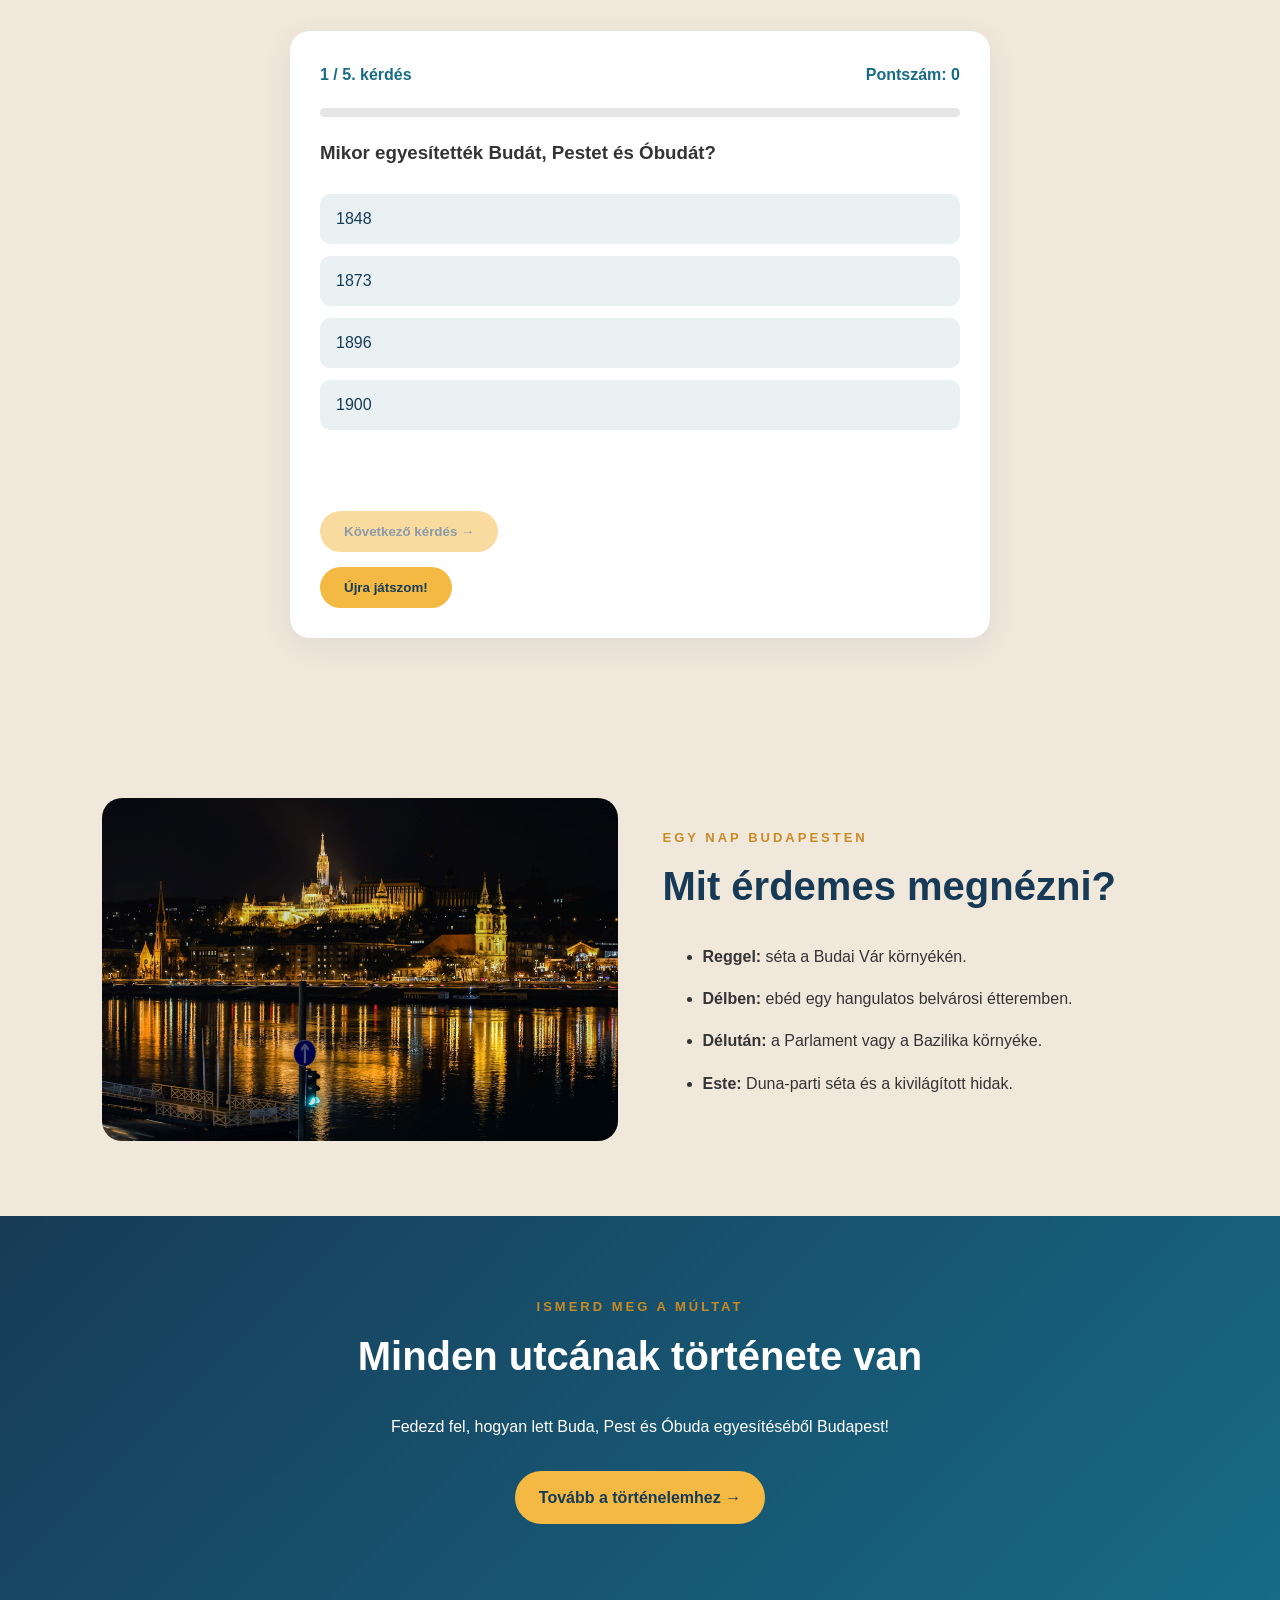
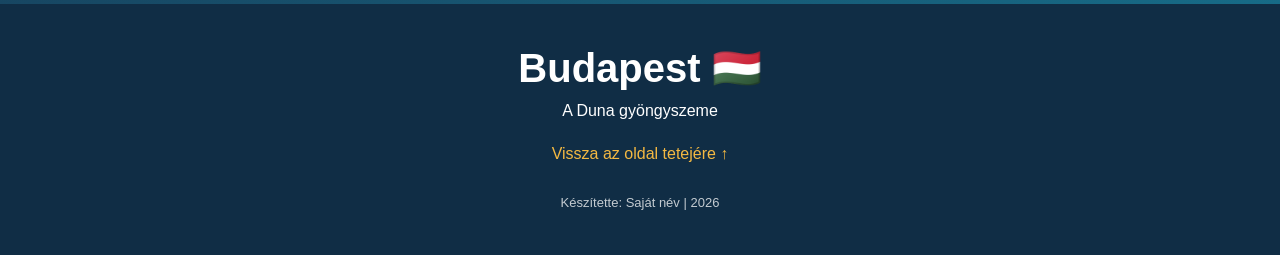
==== commit 589d11b2: "Update index.html" ====
--- a/index.html
+++ b/index.html
@@ -6,6 +6,7 @@
   <title>Budapest – A Duna gyöngyszeme</title>
   <link rel="stylesheet" href="style.css">
   <script src="script.js" defer></script>
+  <link rel="icon" type="image/png" href="kep/favicon.png">
 </head>
 <body>
 <header class="fejlec">
@@ -21,6 +22,16 @@
 
 <main>
 <section class="hero" id="fooldal">
+  <!-- IDŐJÁRÁS WIDGET -->
+  <div class="weather-widget loading" id="weatherWidget">
+    <div class="w-city">Budapest</div>
+    <div class="w-temp">…°</div>
+    <div class="w-desc">Betöltés...</div>
+    <div class="w-details">
+      <span>💧 —</span>
+      <span>💨 —</span>
+    </div>
+  </div>
   <div class="hero-tartalom">
     <p class="felirat">MAGYARORSZÁG FŐVÁROSA</p>
     <h1>Fedezd fel<br>Budapestet!</h1>
